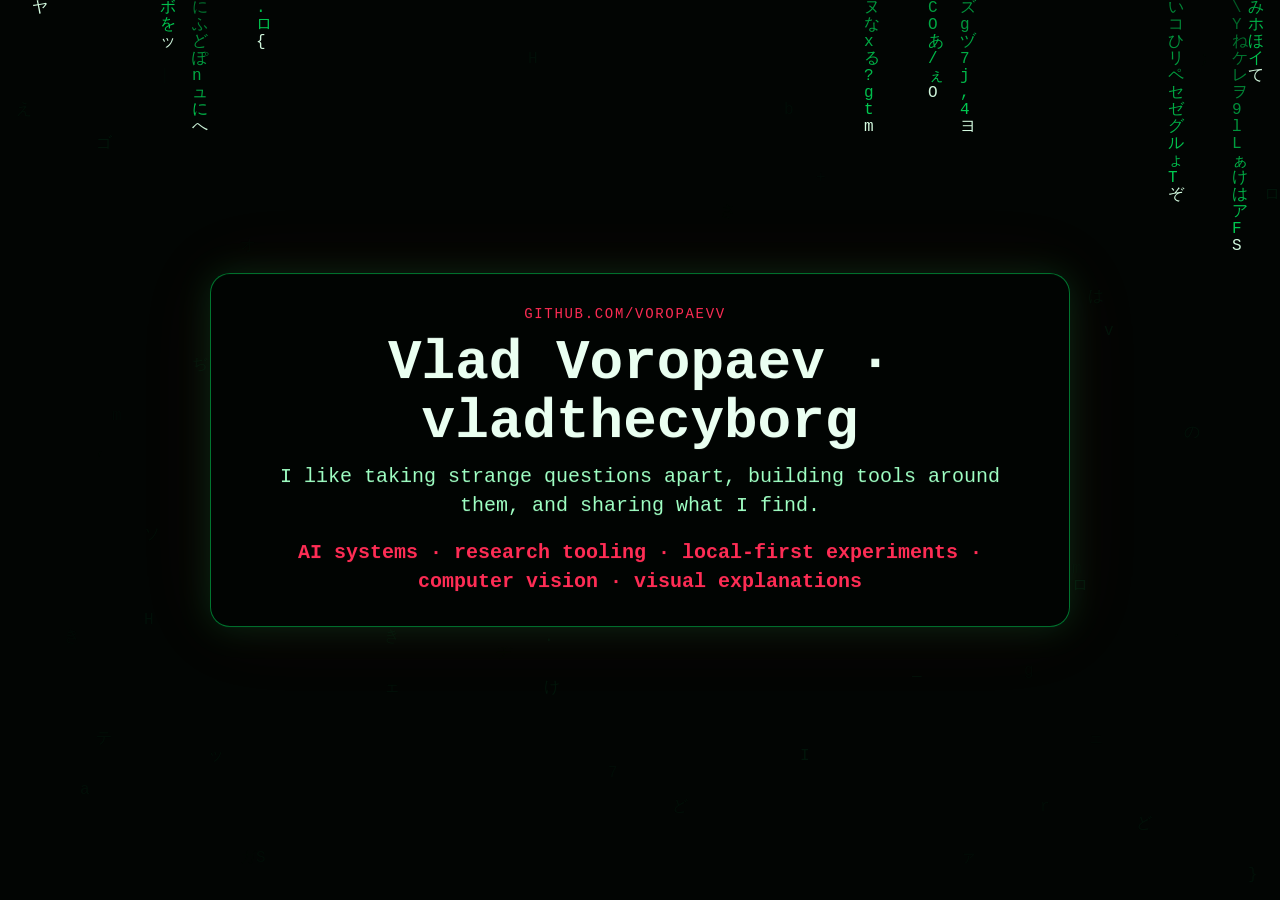
==== docs/index.html @ a98d076b "Add matrix profile README" ====
<!doctype html>
<html lang="en">
<head>
  <meta charset="utf-8" />
  <meta name="viewport" content="width=device-width, initial-scale=1" />
  <title>Vlad Voropaev — Matrix README layer</title>
  <link rel="stylesheet" href="css/style.css" />
</head>
<body>
  <canvas id="rain" aria-label="Cursor-reactive Matrix digital rain animation"></canvas>
  <main class="panel" aria-label="Profile identity panel">
    <p class="eyebrow">github.com/voropaevv</p>
    <h1>Vlad Voropaev · vladthecyborg</h1>
    <p>I like taking strange questions apart, building tools around them, and sharing what I find.</p>
    <p class="tags">AI systems · research tooling · local-first experiments · computer vision · visual explanations</p>
  </main>
  <script src="js/matrix.js" defer></script>
</body>
</html>
---- docs/css/style.css ----
:root {
  color-scheme: dark;
  --bg: #020503;
  --accent: #00ff66;
  --accent-secondary: #005c2e;
  --accent-strong: #ff2d55;
  --text: #eafff1;
  --muted: #9fffc3;
}

* { box-sizing: border-box; }

html, body {
  margin: 0;
  min-height: 100%;
  background: var(--bg);
  color: var(--text);
  overflow: hidden;
  font-family: ui-monospace, SFMono-Regular, Menlo, Consolas, "Liberation Mono", monospace;
}

#rain {
  position: fixed;
  inset: 0;
  width: 100vw;
  height: 100vh;
  display: block;
}

.panel {
  position: fixed;
  left: 50%;
  top: 50%;
  width: min(860px, calc(100vw - 40px));
  transform: translate(-50%, -50%);
  padding: 30px 34px;
  border: 1px solid rgba(0, 255, 102, 0.45);
  border-radius: 20px;
  background: rgba(2, 5, 3, 0.72);
  box-shadow: 0 0 34px rgba(0, 255, 102, 0.14), 0 0 80px rgba(255, 45, 85, 0.08);
  text-align: center;
  backdrop-filter: blur(10px);
}

.eyebrow {
  margin: 0 0 10px;
  color: var(--accent-strong);
  font-size: 14px;
  letter-spacing: 0.12em;
  text-transform: uppercase;
}

h1 {
  margin: 0 0 10px;
  font-size: clamp(30px, 5vw, 56px);
  line-height: 1.05;
}

p {
  margin: 0 auto;
  max-width: 760px;
  color: var(--muted);
  font-size: clamp(15px, 2.1vw, 20px);
  line-height: 1.45;
}

.tags {
  margin-top: 18px;
  color: var(--accent-strong);
  font-weight: 700;
}
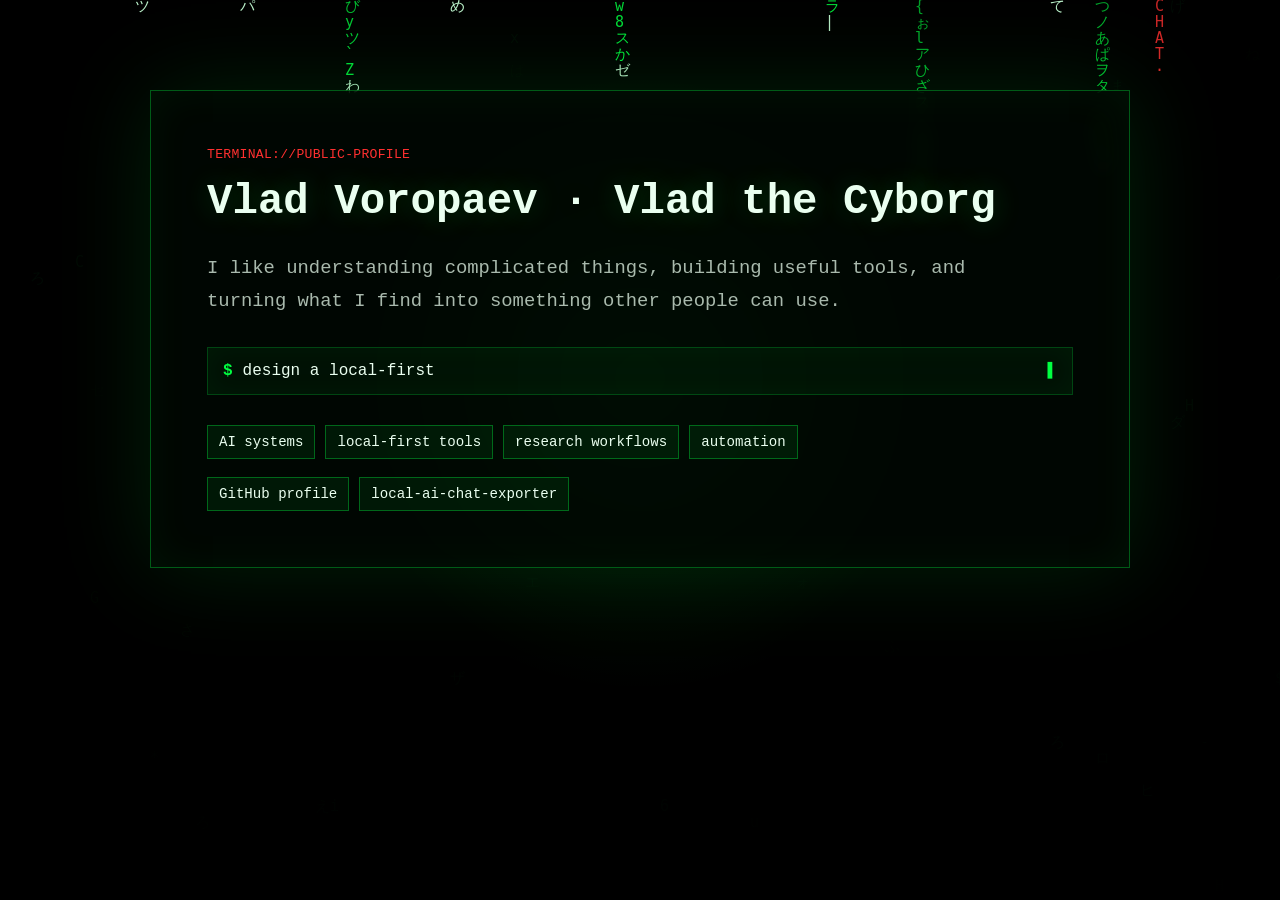
==== commit 50891f4f: "Finalize Matrix profile README" ====
--- a/docs/index.html
+++ b/docs/index.html
@@ -3,17 +3,46 @@
 <head>
   <meta charset="utf-8" />
   <meta name="viewport" content="width=device-width, initial-scale=1" />
-  <title>Vlad Voropaev — Matrix README layer</title>
+  <meta name="theme-color" content="#000000" />
+  <meta
+    name="description"
+    content="Interactive Matrix-style profile for Vlad Voropaev · Vlad the Cyborg: AI systems, local-first tools, research workflows, automation, and visual explanations."
+  />
+  <title>Vlad Voropaev · Vlad the Cyborg</title>
+  <link rel="icon" href="data:," />
   <link rel="stylesheet" href="css/style.css" />
 </head>
 <body>
-  <canvas id="rain" aria-label="Cursor-reactive Matrix digital rain animation"></canvas>
-  <main class="panel" aria-label="Profile identity panel">
-    <p class="eyebrow">github.com/voropaevv</p>
-    <h1>Vlad Voropaev · vladthecyborg</h1>
-    <p>I like taking strange questions apart, building tools around them, and sharing what I find.</p>
-    <p class="tags">AI systems · research tooling · local-first experiments · computer vision · visual explanations</p>
+  <div id="bg-layer">
+    <canvas id="rain" aria-label="Cursor-reactive Matrix-style digital rain animation"></canvas>
+  </div>
+  <div id="bg-overlay" aria-hidden="true"></div>
+
+  <main class="profile-panel" aria-label="Interactive profile summary">
+    <p class="eyebrow" data-config="eyebrow">terminal://public-profile</p>
+    <h1 data-config="title">Vlad Voropaev · Vlad the Cyborg</h1>
+    <p class="lead" data-config="lead">
+      I like understanding complicated things, building useful tools, and turning what I find into something other people can use.
+    </p>
+
+    <section class="terminal" aria-label="Animated terminal prompt">
+      <span class="terminal-prefix">$</span>
+      <span id="typed-command">design a local-first browser extension for exporting AI chats</span><span class="terminal-cursor" aria-hidden="true">▌</span>
+    </section>
+
+    <div class="chips" aria-label="Working areas" id="chips">
+      <span>AI systems</span>
+      <span>local-first tools</span>
+      <span>research workflows</span>
+      <span>automation</span>
+    </div>
+
+    <nav class="links" aria-label="Profile links" id="links">
+      <a href="https://github.com/voropaevv">GitHub profile</a>
+      <a href="https://github.com/voropaevv/local-ai-chat-exporter">local-ai-chat-exporter</a>
+    </nav>
   </main>
+
   <script src="js/matrix.js" defer></script>
 </body>
 </html>
--- a/docs/css/style.css
+++ b/docs/css/style.css
@@ -1,71 +1,179 @@
 :root {
   color-scheme: dark;
-  --bg: #020503;
-  --accent: #00ff66;
-  --accent-secondary: #005c2e;
-  --accent-strong: #ff2d55;
-  --text: #eafff1;
-  --muted: #9fffc3;
+  --bg: #000000;
+  --green: #00ff41;
+  --green-soft: rgba(0, 255, 65, 0.14);
+  --green-line: rgba(0, 255, 65, 0.34);
+  --red: #ff3030;
+  --red-soft: rgba(255, 48, 48, 0.18);
+  --text: #eafff0;
+  --muted: rgba(234, 255, 240, 0.72);
+  --dim: rgba(234, 255, 240, 0.46);
 }
 
-* { box-sizing: border-box; }
+* {
+  box-sizing: border-box;
+}
 
-html, body {
+html,
+body {
+  min-height: 100%;
   margin: 0;
-  min-height: 100%;
   background: var(--bg);
   color: var(--text);
-  overflow: hidden;
   font-family: ui-monospace, SFMono-Regular, Menlo, Consolas, "Liberation Mono", monospace;
 }
 
-#rain {
+body {
+  overflow-x: hidden;
+}
+
+#bg-layer {
   position: fixed;
   inset: 0;
+  z-index: 0;
+  pointer-events: none;
+}
+
+canvas {
   width: 100vw;
   height: 100vh;
   display: block;
 }
 
-.panel {
+#bg-overlay {
   position: fixed;
-  left: 50%;
-  top: 50%;
-  width: min(860px, calc(100vw - 40px));
-  transform: translate(-50%, -50%);
-  padding: 30px 34px;
-  border: 1px solid rgba(0, 255, 102, 0.45);
-  border-radius: 20px;
-  background: rgba(2, 5, 3, 0.72);
-  box-shadow: 0 0 34px rgba(0, 255, 102, 0.14), 0 0 80px rgba(255, 45, 85, 0.08);
-  text-align: center;
+  inset: 0;
+  z-index: 1;
+  pointer-events: none;
+  background:
+    radial-gradient(circle at 50% 42%, rgba(0, 255, 65, 0.115), transparent 38%),
+    linear-gradient(180deg, rgba(0, 0, 0, 0.02), rgba(0, 0, 0, 0.76));
+}
+
+.profile-panel {
+  position: relative;
+  z-index: 2;
+  width: min(980px, calc(100vw - 40px));
+  margin: clamp(48px, 10vh, 110px) auto 48px;
+  padding: clamp(24px, 5vw, 56px);
+  border: 1px solid var(--green-line);
+  background: rgba(0, 8, 3, 0.76);
+  box-shadow:
+    0 0 90px rgba(0, 255, 65, 0.13),
+    inset 0 0 44px rgba(0, 255, 65, 0.055);
   backdrop-filter: blur(10px);
 }
 
 .eyebrow {
-  margin: 0 0 10px;
-  color: var(--accent-strong);
-  font-size: 14px;
-  letter-spacing: 0.12em;
+  margin: 0 0 18px;
+  color: var(--red);
+  font-size: 0.82rem;
+  letter-spacing: 0.02em;
   text-transform: uppercase;
 }
 
 h1 {
-  margin: 0 0 10px;
-  font-size: clamp(30px, 5vw, 56px);
-  line-height: 1.05;
+  margin: 0;
+  font-size: clamp(1.8rem, 4.6vw, 2.65rem);
+  line-height: 1.04;
+  letter-spacing: 0;
+  overflow-wrap: anywhere;
+  text-shadow: 0 0 28px rgba(0, 255, 65, 0.22);
 }
 
-p {
-  margin: 0 auto;
-  max-width: 760px;
+.lead {
+  max-width: 840px;
+  margin: 28px 0 0;
   color: var(--muted);
-  font-size: clamp(15px, 2.1vw, 20px);
-  line-height: 1.45;
+  font-size: clamp(1rem, 2vw, 1.18rem);
+  line-height: 1.72;
 }
 
-.tags {
-  margin-top: 18px;
-  color: var(--accent-strong);
+.terminal {
+  display: grid;
+  grid-template-columns: auto minmax(0, 1fr) auto;
+  align-items: baseline;
+  gap: 10px;
+  min-height: 48px;
+  margin-top: 30px;
+  padding: 14px 15px;
+  border: 1px solid rgba(0, 255, 65, 0.22);
+  background: rgba(0, 255, 65, 0.045);
+  color: var(--text);
+  box-shadow: inset 0 0 28px rgba(0, 255, 65, 0.045);
+}
+
+.terminal-prefix {
+  color: var(--green);
   font-weight: 700;
 }
+
+#typed-command {
+  min-width: 0;
+  color: var(--text);
+  overflow-wrap: anywhere;
+}
+
+.terminal-cursor {
+  color: var(--green);
+  animation: cursor-blink 1.05s steps(1) infinite;
+}
+
+@keyframes cursor-blink {
+  0%, 48% { opacity: 1; }
+  49%, 100% { opacity: 0; }
+}
+
+.chips {
+  display: flex;
+  flex-wrap: wrap;
+  gap: 10px;
+  margin-top: 30px;
+}
+
+.chips span,
+.links a {
+  border: 1px solid var(--green-line);
+  padding: 8px 11px;
+  background: rgba(0, 255, 65, 0.07);
+  color: var(--text);
+  font-size: 0.88rem;
+  text-decoration: none;
+}
+
+.links {
+  display: flex;
+  flex-wrap: wrap;
+  gap: 10px;
+  margin-top: 18px;
+}
+
+.links a:hover,
+.links a:focus-visible {
+  border-color: var(--red);
+  background: var(--red-soft);
+  outline: none;
+}
+
+@media (max-width: 680px) {
+  .profile-panel {
+    width: min(100vw - 24px, 980px);
+    margin-top: 24px;
+  }
+
+  .terminal {
+    grid-template-columns: auto minmax(0, 1fr) auto;
+    gap: 8px;
+  }
+}
+
+@media (prefers-reduced-motion: reduce) {
+  .profile-panel {
+    backdrop-filter: none;
+  }
+
+  .terminal-cursor {
+    animation: none;
+  }
+}
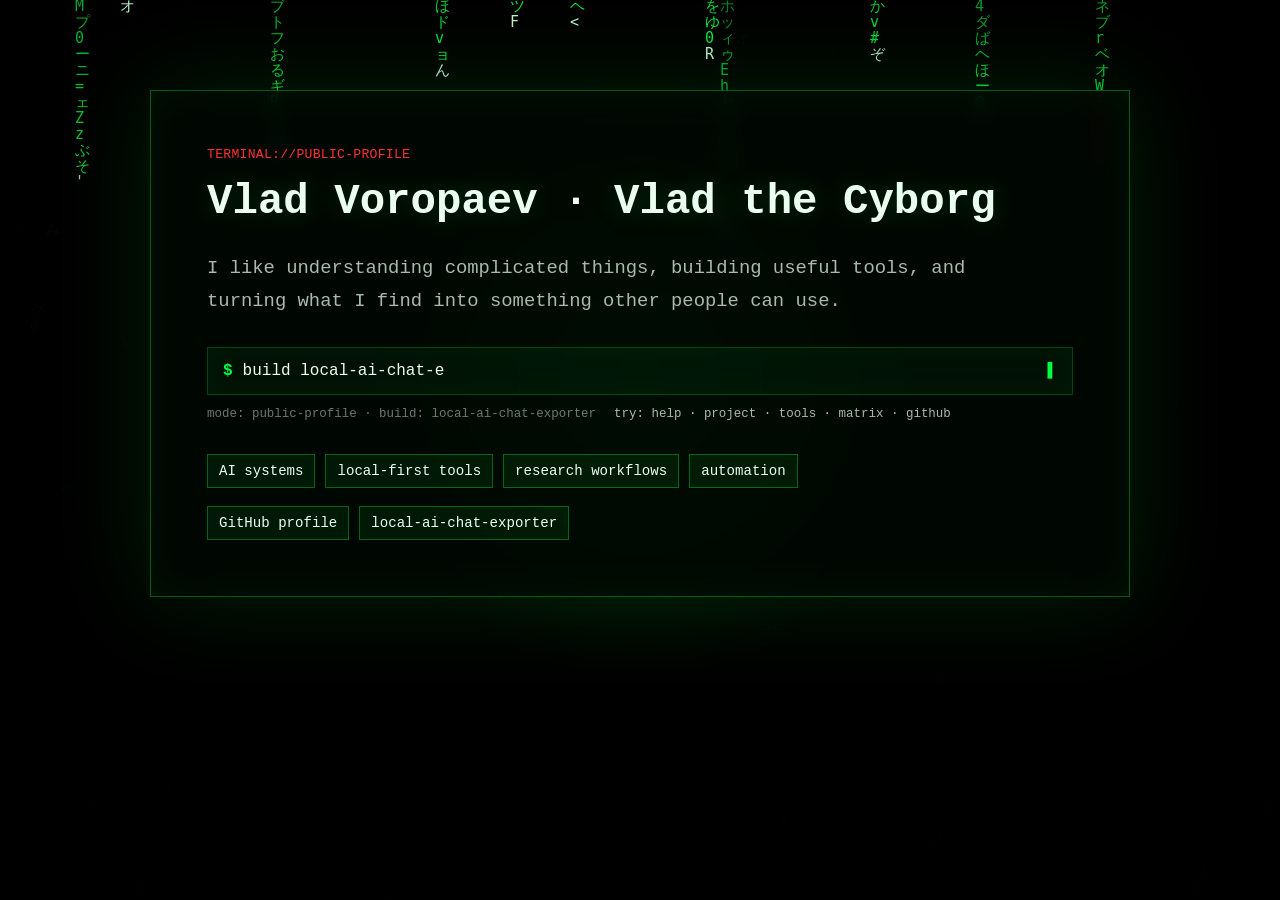
==== commit 789b696d: "feat: refine Matrix profile README Use the shared Matrix config for a compact README hero, command-o" ====
--- a/docs/index.html
+++ b/docs/index.html
@@ -11,6 +11,26 @@
   <title>Vlad Voropaev · Vlad the Cyborg</title>
   <link rel="icon" href="data:," />
   <link rel="stylesheet" href="css/style.css" />
+  <script type="application/ld+json">
+    {
+      "@context": "https://schema.org",
+      "@type": "Person",
+      "name": "Vlad Voropaev",
+      "alternateName": "Vlad the Cyborg",
+      "url": "https://github.com/voropaevv",
+      "sameAs": [
+        "https://github.com/voropaevv",
+        "https://voropaevv.github.io/voropaevv/"
+      ],
+      "knowsAbout": [
+        "AI systems",
+        "local-first tools",
+        "research workflows",
+        "automation",
+        "visual explanations"
+      ]
+    }
+  </script>
 </head>
 <body>
   <div id="bg-layer">
@@ -27,8 +47,13 @@
 
     <section class="terminal" aria-label="Animated terminal prompt">
       <span class="terminal-prefix">$</span>
-      <span id="typed-command">design a local-first browser extension for exporting AI chats</span><span class="terminal-cursor" aria-hidden="true">▌</span>
+      <span id="typed-command">build local-ai-chat-exporter --target browser</span><span class="terminal-cursor" aria-hidden="true">▌</span>
     </section>
+
+    <div class="terminal-meta" aria-label="Terminal interaction summary">
+      <span id="status-line">mode: public-profile · build: local-ai-chat-exporter</span>
+      <span class="command-hint">try: help · project · tools · matrix · github</span>
+    </div>
 
     <div class="chips" aria-label="Working areas" id="chips">
       <span>AI systems</span>
--- a/docs/css/style.css
+++ b/docs/css/style.css
@@ -125,6 +125,20 @@
   49%, 100% { opacity: 0; }
 }
 
+.terminal-meta {
+  display: flex;
+  flex-wrap: wrap;
+  gap: 8px 18px;
+  margin-top: 10px;
+  color: var(--dim);
+  font-size: 0.78rem;
+  line-height: 1.5;
+}
+
+.command-hint {
+  color: var(--muted);
+}
+
 .chips {
   display: flex;
   flex-wrap: wrap;
@@ -166,6 +180,11 @@
     grid-template-columns: auto minmax(0, 1fr) auto;
     gap: 8px;
   }
+
+  .terminal-meta {
+    display: grid;
+    gap: 4px;
+  }
 }
 
 @media (prefers-reduced-motion: reduce) {
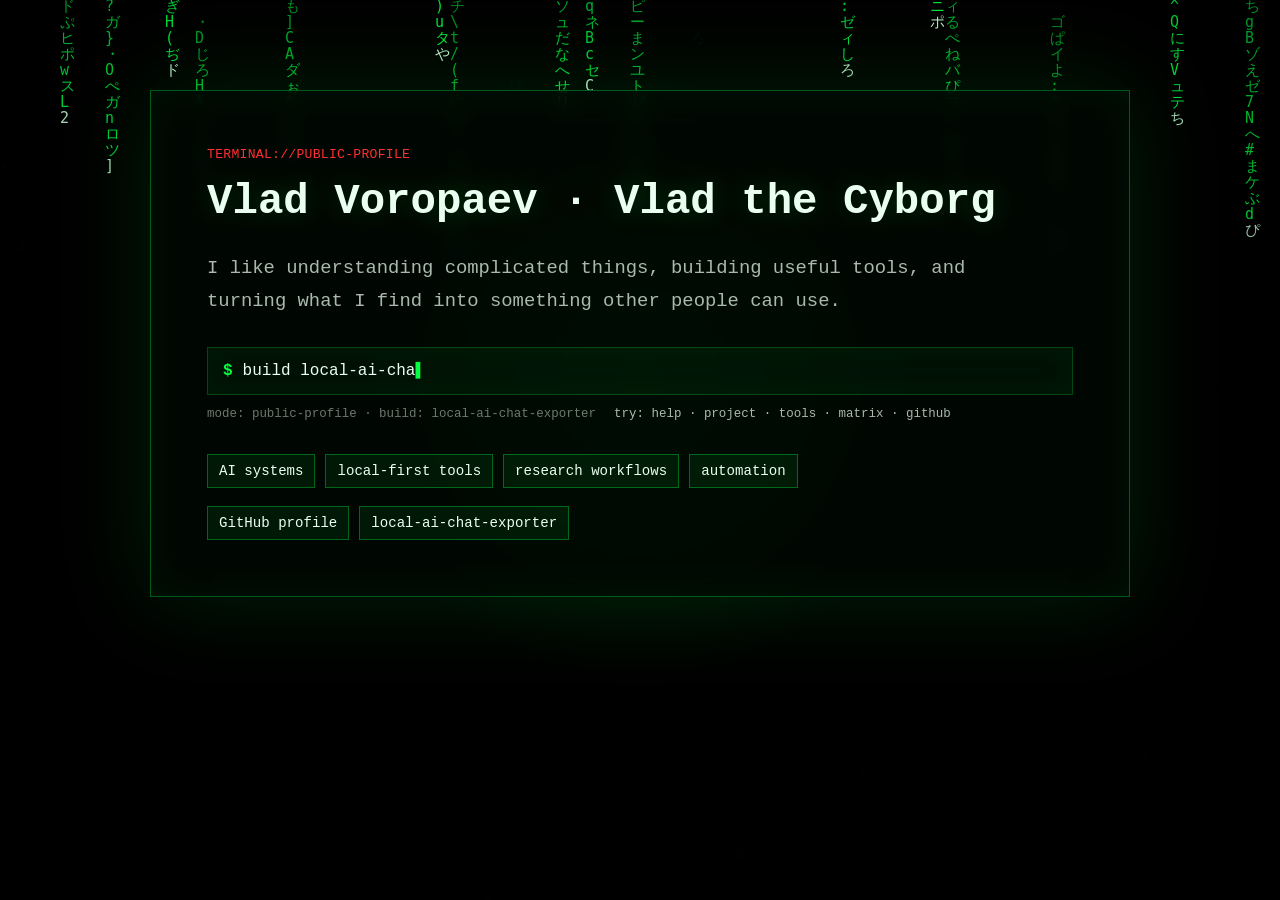
==== commit f1a5e96d: "fix: align terminal cursor with typed text Keep the terminal cursor inline with the current command " ====
--- a/docs/index.html
+++ b/docs/index.html
@@ -47,7 +47,9 @@
 
     <section class="terminal" aria-label="Animated terminal prompt">
       <span class="terminal-prefix">$</span>
-      <span id="typed-command">build local-ai-chat-exporter --target browser</span><span class="terminal-cursor" aria-hidden="true">▌</span>
+      <span class="terminal-command-line">
+        <span id="typed-command">build local-ai-chat-exporter --target browser</span><span class="terminal-cursor" aria-hidden="true">▌</span>
+      </span>
     </section>
 
     <div class="terminal-meta" aria-label="Terminal interaction summary">
--- a/docs/css/style.css
+++ b/docs/css/style.css
@@ -92,7 +92,7 @@
 
 .terminal {
   display: grid;
-  grid-template-columns: auto minmax(0, 1fr) auto;
+  grid-template-columns: auto minmax(0, 1fr);
   align-items: baseline;
   gap: 10px;
   min-height: 48px;
@@ -109,13 +109,18 @@
   font-weight: 700;
 }
 
+.terminal-command-line {
+  min-width: 0;
+  color: var(--text);
+  overflow-wrap: anywhere;
+}
+
 #typed-command {
-  min-width: 0;
-  color: var(--text);
-  overflow-wrap: anywhere;
+  color: var(--text);
 }
 
 .terminal-cursor {
+  display: inline-block;
   color: var(--green);
   animation: cursor-blink 1.05s steps(1) infinite;
 }
@@ -177,7 +182,7 @@
   }
 
   .terminal {
-    grid-template-columns: auto minmax(0, 1fr) auto;
+    grid-template-columns: auto minmax(0, 1fr);
     gap: 8px;
   }
 
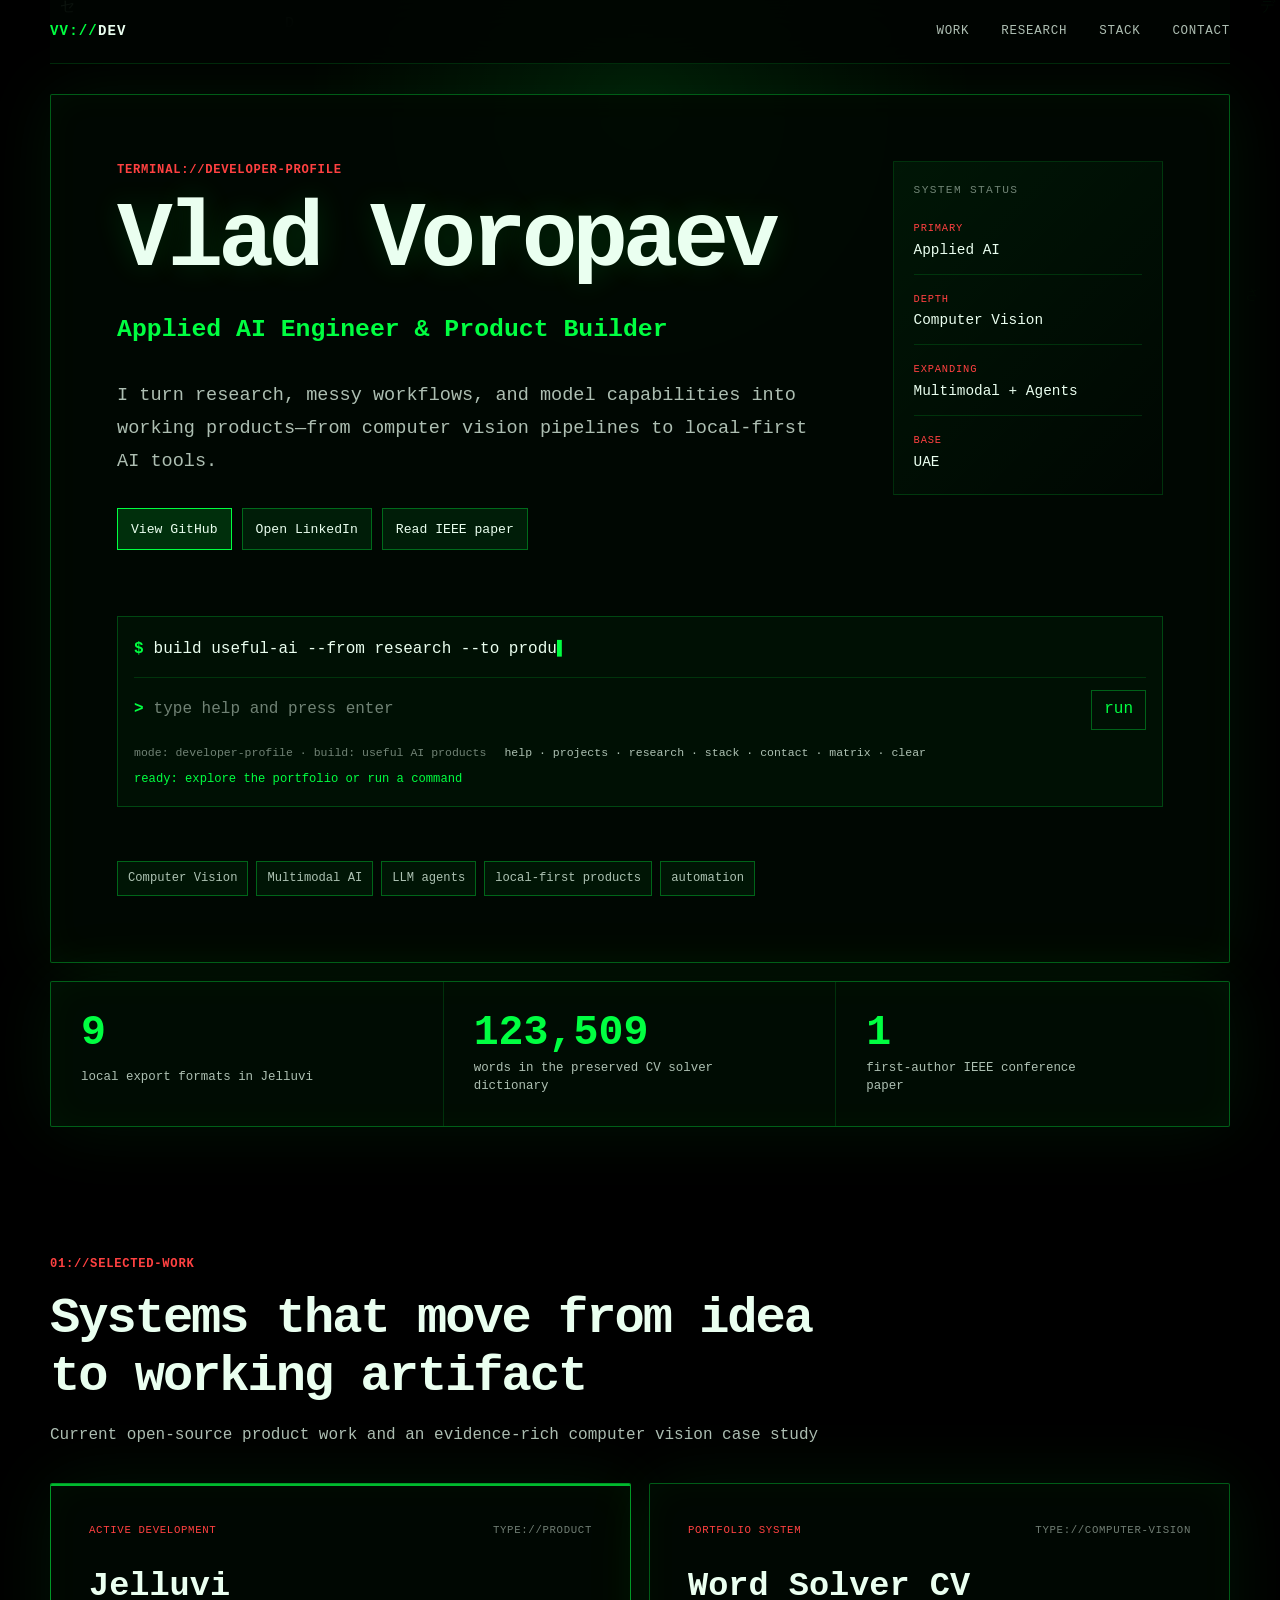
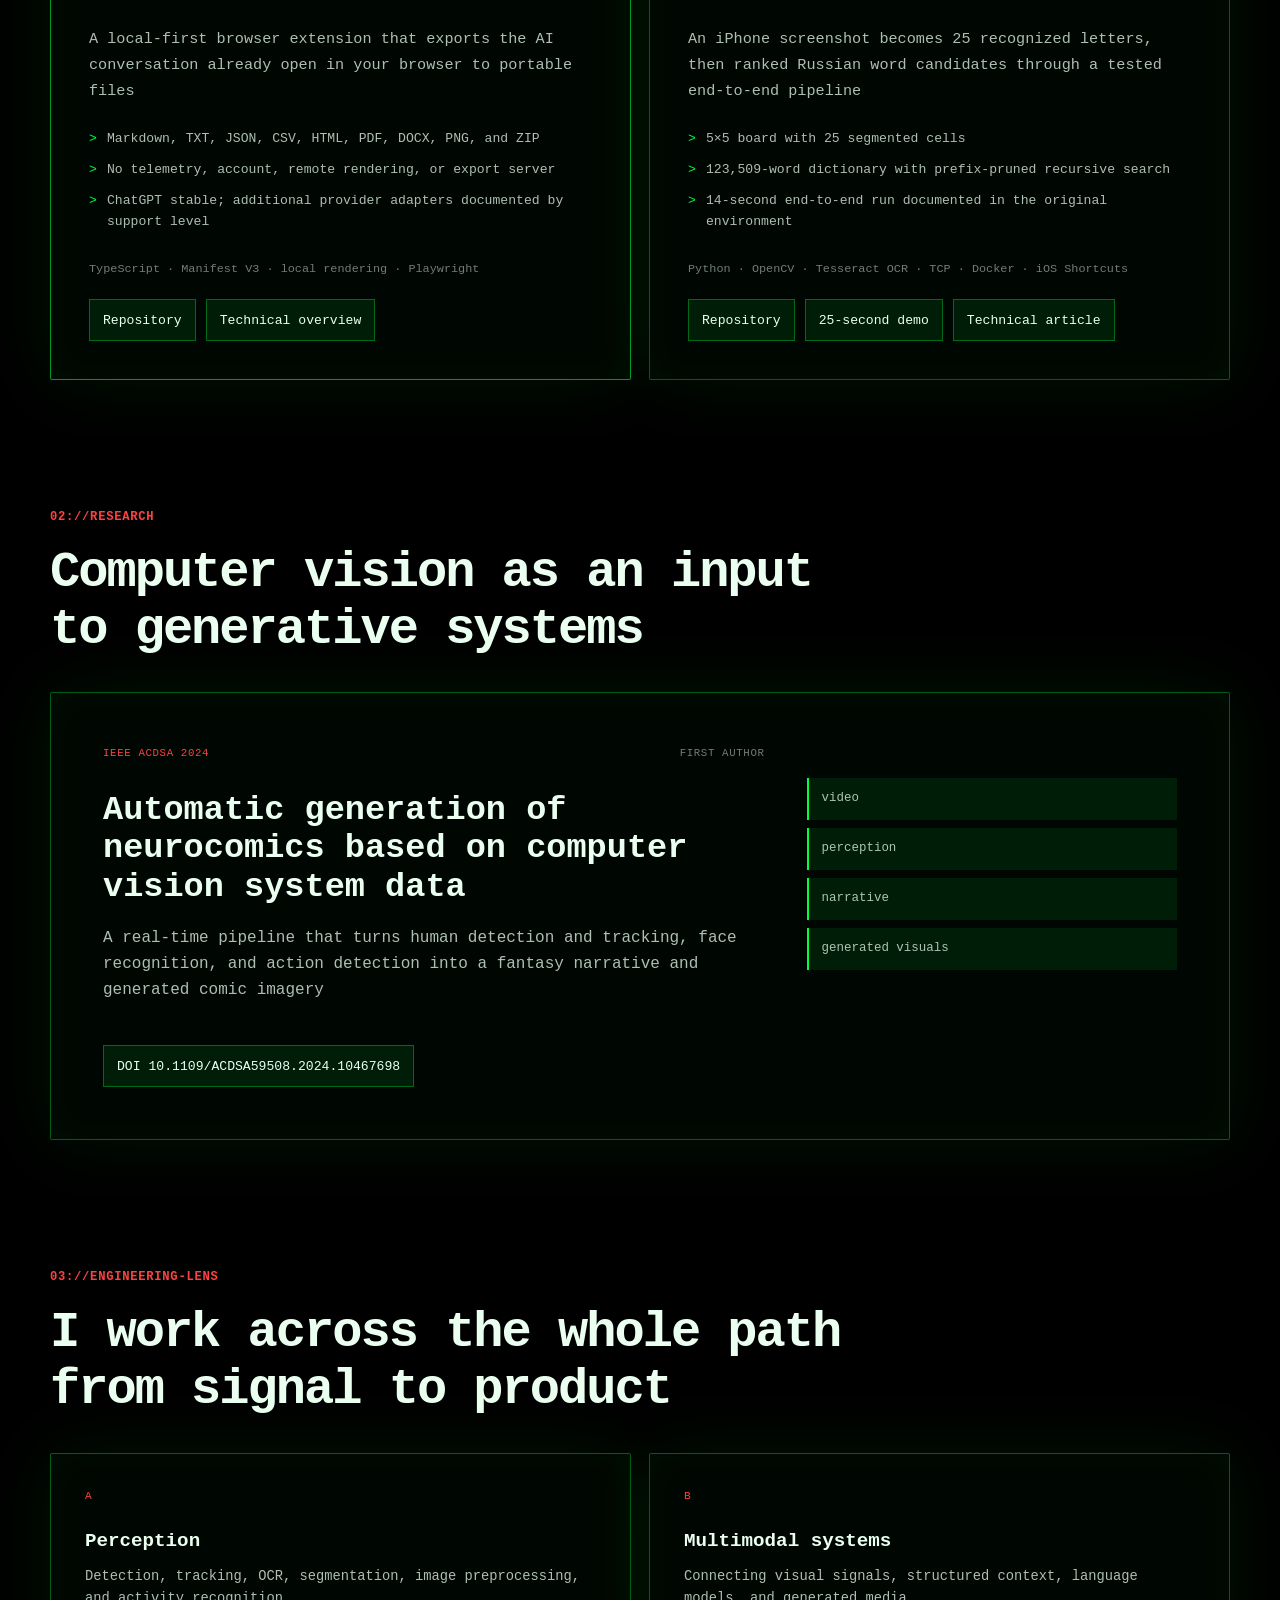
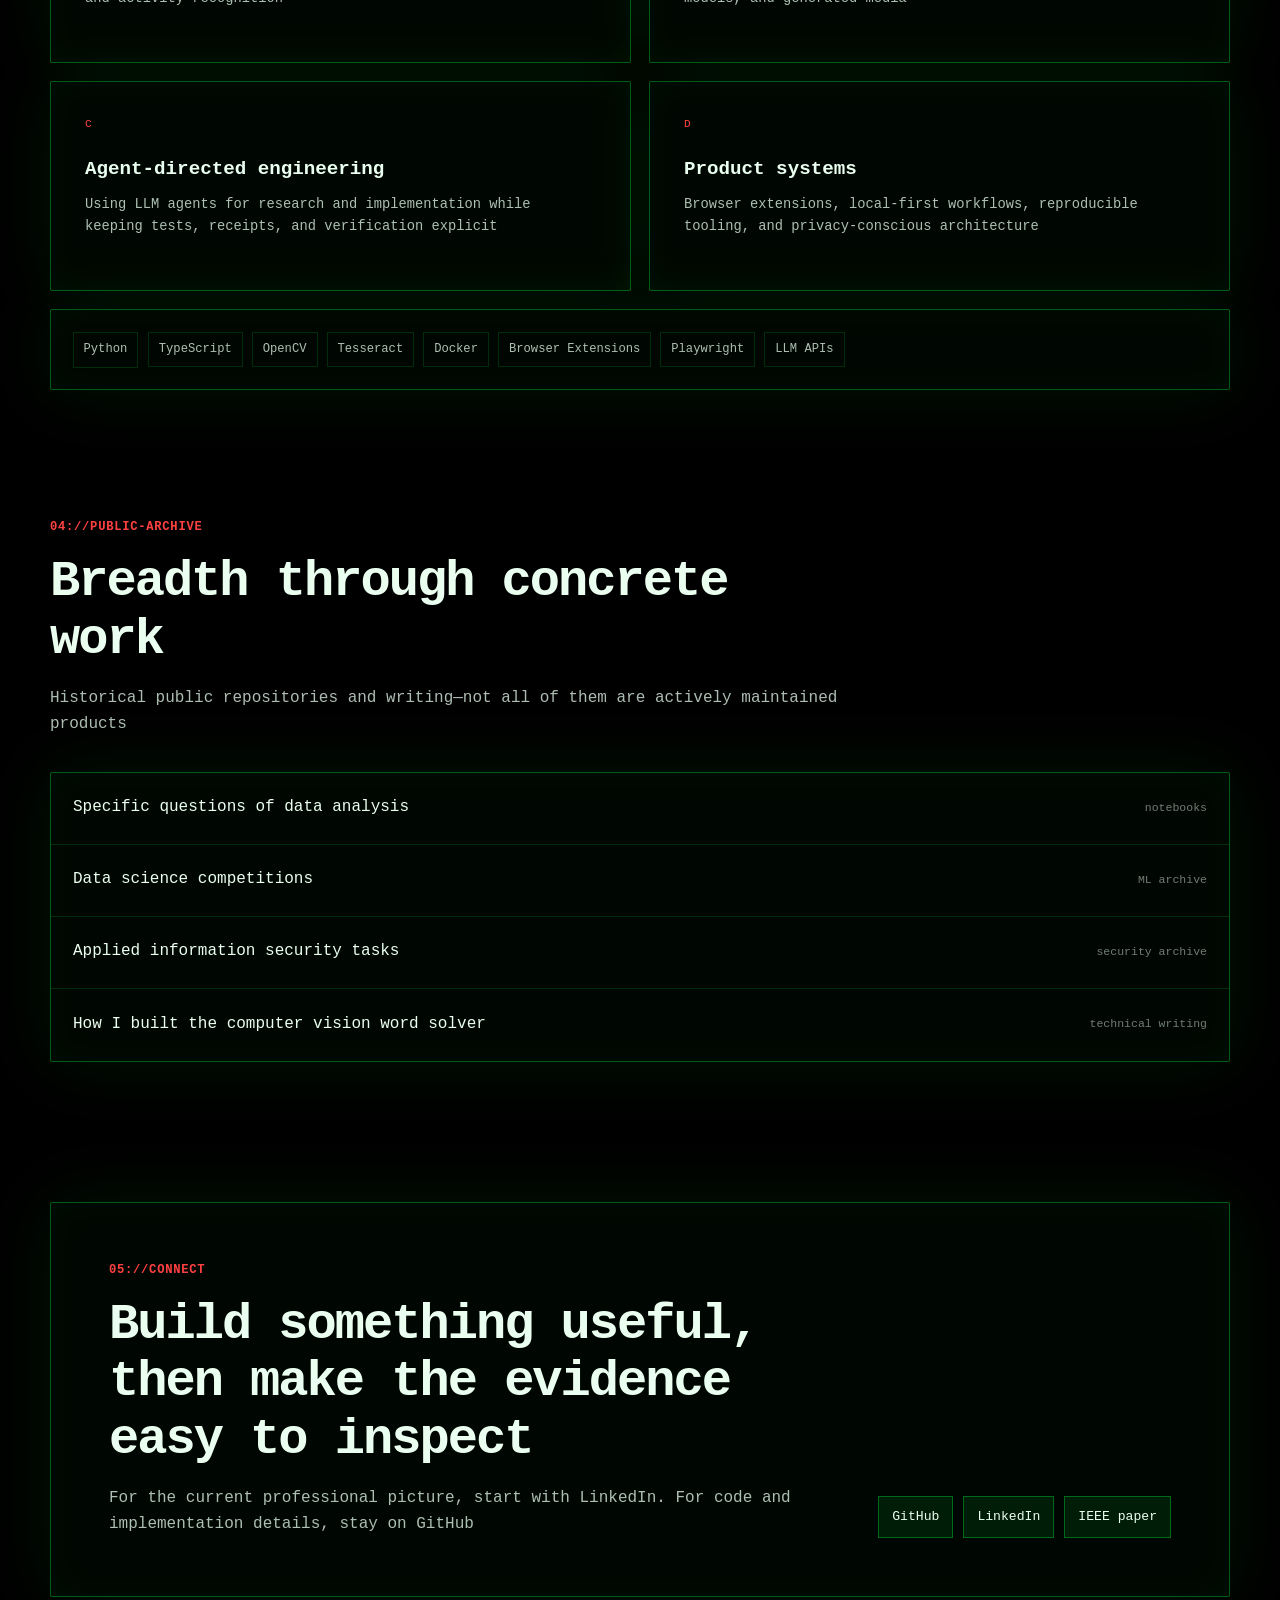
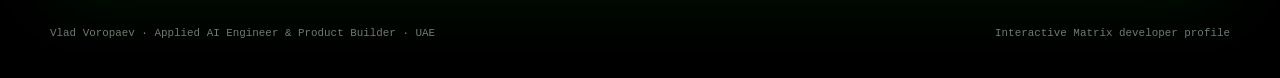
==== commit c6e4c575: "feat: expand Matrix developer profile" ====
--- a/docs/index.html
+++ b/docs/index.html
@@ -6,69 +6,354 @@
   <meta name="theme-color" content="#000000" />
   <meta
     name="description"
-    content="Interactive Matrix-style profile for Vlad Voropaev · Vlad the Cyborg: AI systems, local-first tools, research workflows, automation, and visual explanations."
-  />
-  <title>Vlad Voropaev · Vlad the Cyborg</title>
+    content="Developer portfolio of Vlad Voropaev, Applied AI Engineer and Product Builder working across computer vision, multimodal AI, LLM agents, automation, and local-first products."
+  />
+  <meta name="author" content="Vlad Voropaev" />
+  <meta name="robots" content="index, follow, max-image-preview:large" />
+  <meta property="og:type" content="profile" />
+  <meta property="og:title" content="Vlad Voropaev — Applied AI Engineer & Product Builder" />
+  <meta
+    property="og:description"
+    content="Computer vision, multimodal AI, LLM agents, automation, and evidence-backed product engineering."
+  />
+  <meta property="og:url" content="https://voropaevv.github.io/voropaevv/" />
+  <meta
+    property="og:image"
+    content="https://raw.githubusercontent.com/voropaevv/voropaevv/main/assets/matrix-preview.png"
+  />
+  <meta property="og:image:alt" content="Matrix-style terminal profile for Vlad Voropaev" />
+  <meta name="twitter:card" content="summary_large_image" />
+  <meta name="twitter:title" content="Vlad Voropaev — Applied AI Engineer & Product Builder" />
+  <meta
+    name="twitter:description"
+    content="Computer vision, multimodal AI, LLM agents, automation, and evidence-backed product engineering."
+  />
+  <meta
+    name="twitter:image"
+    content="https://raw.githubusercontent.com/voropaevv/voropaevv/main/assets/matrix-preview.png"
+  />
+  <title>Vlad Voropaev — Applied AI Engineer & Product Builder</title>
+  <link rel="canonical" href="https://voropaevv.github.io/voropaevv/" />
   <link rel="icon" href="data:," />
   <link rel="stylesheet" href="css/style.css" />
   <script type="application/ld+json">
     {
       "@context": "https://schema.org",
       "@type": "Person",
+      "@id": "https://voropaevv.github.io/voropaevv/#person",
       "name": "Vlad Voropaev",
-      "alternateName": "Vlad the Cyborg",
-      "url": "https://github.com/voropaevv",
+      "jobTitle": "Applied AI Engineer & Product Builder",
+      "url": "https://voropaevv.github.io/voropaevv/",
+      "image": "https://avatars.githubusercontent.com/u/43608848?v=4",
       "sameAs": [
         "https://github.com/voropaevv",
-        "https://voropaevv.github.io/voropaevv/"
+        "https://www.linkedin.com/in/thevladvoropaev/"
       ],
       "knowsAbout": [
-        "AI systems",
-        "local-first tools",
-        "research workflows",
-        "automation",
-        "visual explanations"
-      ]
+        "Computer Vision",
+        "Multimodal AI",
+        "LLM agents",
+        "Automation",
+        "Local-first software",
+        "Product engineering"
+      ],
+      "homeLocation": {
+        "@type": "Country",
+        "name": "United Arab Emirates"
+      },
+      "subjectOf": {
+        "@type": "ScholarlyArticle",
+        "name": "Automatic generation of neurocomics based on computer vision system data",
+        "identifier": "https://doi.org/10.1109/ACDSA59508.2024.10467698",
+        "publisher": {
+          "@type": "Organization",
+          "name": "IEEE"
+        },
+        "datePublished": "2024"
+      }
     }
   </script>
 </head>
 <body>
-  <div id="bg-layer">
-    <canvas id="rain" aria-label="Cursor-reactive Matrix-style digital rain animation"></canvas>
+  <a class="skip-link" href="#main-content">Skip to content</a>
+
+  <div id="bg-layer" aria-hidden="true">
+    <canvas id="rain"></canvas>
   </div>
   <div id="bg-overlay" aria-hidden="true"></div>
 
-  <main class="profile-panel" aria-label="Interactive profile summary">
-    <p class="eyebrow" data-config="eyebrow">terminal://public-profile</p>
-    <h1 data-config="title">Vlad Voropaev · Vlad the Cyborg</h1>
-    <p class="lead" data-config="lead">
-      I like understanding complicated things, building useful tools, and turning what I find into something other people can use.
-    </p>
-
-    <section class="terminal" aria-label="Animated terminal prompt">
-      <span class="terminal-prefix">$</span>
-      <span class="terminal-command-line">
-        <span id="typed-command">build local-ai-chat-exporter --target browser</span><span class="terminal-cursor" aria-hidden="true">▌</span>
-      </span>
-    </section>
-
-    <div class="terminal-meta" aria-label="Terminal interaction summary">
-      <span id="status-line">mode: public-profile · build: local-ai-chat-exporter</span>
-      <span class="command-hint">try: help · project · tools · matrix · github</span>
-    </div>
-
-    <div class="chips" aria-label="Working areas" id="chips">
-      <span>AI systems</span>
-      <span>local-first tools</span>
-      <span>research workflows</span>
-      <span>automation</span>
-    </div>
-
-    <nav class="links" aria-label="Profile links" id="links">
-      <a href="https://github.com/voropaevv">GitHub profile</a>
-      <a href="https://github.com/voropaevv/local-ai-chat-exporter">local-ai-chat-exporter</a>
-    </nav>
-  </main>
+  <div class="site-shell">
+    <header class="site-header" aria-label="Primary navigation">
+      <a class="brand" href="#top" aria-label="Vlad Voropaev developer profile home">
+        <span aria-hidden="true">VV://</span>DEV
+      </a>
+      <nav class="site-nav" aria-label="Portfolio sections">
+        <a href="#work">Work</a>
+        <a href="#research">Research</a>
+        <a href="#stack">Stack</a>
+        <a href="#contact">Contact</a>
+      </nav>
+    </header>
+
+    <main id="main-content">
+      <section class="hero panel" id="top" aria-labelledby="hero-title">
+        <div class="hero-copy">
+          <p class="eyebrow" data-config="eyebrow">terminal://developer-profile</p>
+          <h1 id="hero-title" data-config="title">Vlad Voropaev</h1>
+          <p class="role" data-config="role">Applied AI Engineer &amp; Product Builder</p>
+          <p class="lead" data-config="lead">
+            I turn research, messy workflows, and model capabilities into working products—from computer vision pipelines to local-first AI tools.
+          </p>
+
+          <div class="hero-links" aria-label="Primary profile links" id="links">
+            <a href="https://github.com/voropaevv">View GitHub</a>
+            <a href="https://www.linkedin.com/in/thevladvoropaev/">Open LinkedIn</a>
+            <a href="https://doi.org/10.1109/ACDSA59508.2024.10467698">Read IEEE paper</a>
+          </div>
+        </div>
+
+        <aside class="system-card" aria-label="Developer profile status">
+          <p class="system-label">SYSTEM STATUS</p>
+          <dl>
+            <div>
+              <dt>PRIMARY</dt>
+              <dd>Applied AI</dd>
+            </div>
+            <div>
+              <dt>DEPTH</dt>
+              <dd>Computer Vision</dd>
+            </div>
+            <div>
+              <dt>EXPANDING</dt>
+              <dd>Multimodal + Agents</dd>
+            </div>
+            <div>
+              <dt>BASE</dt>
+              <dd>UAE</dd>
+            </div>
+          </dl>
+        </aside>
+
+        <div class="terminal-shell" aria-label="Interactive developer terminal">
+          <div class="terminal" aria-label="Animated terminal prompt">
+            <span class="terminal-prefix">$</span>
+            <span class="terminal-command-line">
+              <span id="typed-command">build useful-ai --from research --to product</span><span class="terminal-cursor" aria-hidden="true">▌</span>
+            </span>
+          </div>
+
+          <form class="terminal-form" id="terminal-form">
+            <label class="sr-only" for="terminal-input">Enter a terminal command</label>
+            <span class="terminal-prefix" aria-hidden="true">&gt;</span>
+            <input
+              id="terminal-input"
+              name="command"
+              type="text"
+              autocomplete="off"
+              spellcheck="false"
+              placeholder="type help and press enter"
+            />
+            <button type="submit">run</button>
+          </form>
+
+          <div class="terminal-meta">
+            <span id="status-line">mode: developer-profile · build: useful AI products</span>
+            <span class="command-hint">help · projects · research · stack · contact · matrix · clear</span>
+          </div>
+          <p class="terminal-output" id="terminal-output" aria-live="polite">
+            ready: explore the portfolio or run a command
+          </p>
+        </div>
+
+        <div class="chips" aria-label="Engineering focus" id="chips">
+          <span>Computer Vision</span>
+          <span>Multimodal AI</span>
+          <span>LLM agents</span>
+          <span>local-first products</span>
+          <span>automation</span>
+        </div>
+      </section>
+
+      <section class="evidence-strip panel" aria-label="Selected evidence">
+        <div>
+          <strong>9</strong>
+          <span>local export formats in Jelluvi</span>
+        </div>
+        <div>
+          <strong>123,509</strong>
+          <span>words in the preserved CV solver dictionary</span>
+        </div>
+        <div>
+          <strong>1</strong>
+          <span>first-author IEEE conference paper</span>
+        </div>
+      </section>
+
+      <section class="section-block" id="work" aria-labelledby="work-title">
+        <div class="section-heading">
+          <p class="eyebrow">01://SELECTED-WORK</p>
+          <h2 id="work-title">Systems that move from idea to working artifact</h2>
+          <p>Current open-source product work and an evidence-rich computer vision case study</p>
+        </div>
+
+        <div class="project-grid">
+          <article class="project-card panel project-card--primary">
+            <div class="card-kicker">
+              <span>ACTIVE DEVELOPMENT</span>
+              <span>TYPE://PRODUCT</span>
+            </div>
+            <h3>Jelluvi</h3>
+            <p class="project-summary">
+              A local-first browser extension that exports the AI conversation already open in your browser to portable files
+            </p>
+            <ul class="fact-list">
+              <li>Markdown, TXT, JSON, CSV, HTML, PDF, DOCX, PNG, and ZIP</li>
+              <li>No telemetry, account, remote rendering, or export server</li>
+              <li>ChatGPT stable; additional provider adapters documented by support level</li>
+            </ul>
+            <p class="tech-line">TypeScript · Manifest V3 · local rendering · Playwright</p>
+            <div class="card-links">
+              <a href="https://github.com/voropaevv/local-ai-chat-exporter">Repository</a>
+              <a href="https://github.com/voropaevv/local-ai-chat-exporter#readme">Technical overview</a>
+            </div>
+          </article>
+
+          <article class="project-card panel">
+            <div class="card-kicker">
+              <span>PORTFOLIO SYSTEM</span>
+              <span>TYPE://COMPUTER-VISION</span>
+            </div>
+            <h3>Word Solver CV</h3>
+            <p class="project-summary">
+              An iPhone screenshot becomes 25 recognized letters, then ranked Russian word candidates through a tested end-to-end pipeline
+            </p>
+            <ul class="fact-list">
+              <li>5×5 board with 25 segmented cells</li>
+              <li>123,509-word dictionary with prefix-pruned recursive search</li>
+              <li>14-second end-to-end run documented in the original environment</li>
+            </ul>
+            <p class="tech-line">Python · OpenCV · Tesseract OCR · TCP · Docker · iOS Shortcuts</p>
+            <div class="card-links">
+              <a href="https://github.com/voropaevv/words_solver_cv">Repository</a>
+              <a href="https://www.youtube.com/watch?v=ReM6NpKgfoY">25-second demo</a>
+              <a href="https://habr.com/ru/articles/576820/">Technical article</a>
+            </div>
+          </article>
+        </div>
+      </section>
+
+      <section class="section-block" id="research" aria-labelledby="research-title">
+        <div class="section-heading">
+          <p class="eyebrow">02://RESEARCH</p>
+          <h2 id="research-title">Computer vision as an input to generative systems</h2>
+        </div>
+
+        <article class="research-card panel">
+          <div>
+            <p class="card-kicker"><span>IEEE ACDSA 2024</span><span>FIRST AUTHOR</span></p>
+            <h3>Automatic generation of neurocomics based on computer vision system data</h3>
+            <p>
+              A real-time pipeline that turns human detection and tracking, face recognition, and action detection into a fantasy narrative and generated comic imagery
+            </p>
+          </div>
+          <div class="research-flow" aria-label="Research pipeline">
+            <span>video</span>
+            <span>perception</span>
+            <span>narrative</span>
+            <span>generated visuals</span>
+          </div>
+          <a class="text-link" href="https://doi.org/10.1109/ACDSA59508.2024.10467698">
+            DOI 10.1109/ACDSA59508.2024.10467698
+          </a>
+        </article>
+      </section>
+
+      <section class="section-block" id="stack" aria-labelledby="stack-title">
+        <div class="section-heading">
+          <p class="eyebrow">03://ENGINEERING-LENS</p>
+          <h2 id="stack-title">I work across the whole path from signal to product</h2>
+        </div>
+
+        <div class="capability-grid">
+          <article class="capability-card panel">
+            <p class="capability-index">A</p>
+            <h3>Perception</h3>
+            <p>Detection, tracking, OCR, segmentation, image preprocessing, and activity recognition</p>
+          </article>
+          <article class="capability-card panel">
+            <p class="capability-index">B</p>
+            <h3>Multimodal systems</h3>
+            <p>Connecting visual signals, structured context, language models, and generated media</p>
+          </article>
+          <article class="capability-card panel">
+            <p class="capability-index">C</p>
+            <h3>Agent-directed engineering</h3>
+            <p>Using LLM agents for research and implementation while keeping tests, receipts, and verification explicit</p>
+          </article>
+          <article class="capability-card panel">
+            <p class="capability-index">D</p>
+            <h3>Product systems</h3>
+            <p>Browser extensions, local-first workflows, reproducible tooling, and privacy-conscious architecture</p>
+          </article>
+        </div>
+
+        <div class="stack-line panel" aria-label="Core technology stack">
+          <span>Python</span>
+          <span>TypeScript</span>
+          <span>OpenCV</span>
+          <span>Tesseract</span>
+          <span>Docker</span>
+          <span>Browser Extensions</span>
+          <span>Playwright</span>
+          <span>LLM APIs</span>
+        </div>
+      </section>
+
+      <section class="section-block" aria-labelledby="archive-title">
+        <div class="section-heading">
+          <p class="eyebrow">04://PUBLIC-ARCHIVE</p>
+          <h2 id="archive-title">Breadth through concrete work</h2>
+          <p>Historical public repositories and writing—not all of them are actively maintained products</p>
+        </div>
+        <div class="archive-list panel">
+          <a href="https://github.com/voropaevv/specific_questions_of_DA">
+            <span>Specific questions of data analysis</span>
+            <span>notebooks</span>
+          </a>
+          <a href="https://github.com/voropaevv/ds_competitions">
+            <span>Data science competitions</span>
+            <span>ML archive</span>
+          </a>
+          <a href="https://github.com/voropaevv/applied_tasks_of_information_security">
+            <span>Applied information security tasks</span>
+            <span>security archive</span>
+          </a>
+          <a href="https://habr.com/ru/articles/576820/">
+            <span>How I built the computer vision word solver</span>
+            <span>technical writing</span>
+          </a>
+        </div>
+      </section>
+
+      <section class="contact panel" id="contact" aria-labelledby="contact-title">
+        <div>
+          <p class="eyebrow">05://CONNECT</p>
+          <h2 id="contact-title">Build something useful, then make the evidence easy to inspect</h2>
+          <p>For the current professional picture, start with LinkedIn. For code and implementation details, stay on GitHub</p>
+        </div>
+        <div class="contact-links">
+          <a href="https://github.com/voropaevv">GitHub</a>
+          <a href="https://www.linkedin.com/in/thevladvoropaev/">LinkedIn</a>
+          <a href="https://doi.org/10.1109/ACDSA59508.2024.10467698">IEEE paper</a>
+        </div>
+      </section>
+    </main>
+
+    <footer class="site-footer">
+      <p>Vlad Voropaev · Applied AI Engineer &amp; Product Builder · UAE</p>
+      <p>Interactive Matrix developer profile</p>
+    </footer>
+  </div>
 
   <script src="js/matrix.js" defer></script>
 </body>
--- a/docs/css/style.css
+++ b/docs/css/style.css
@@ -1,18 +1,28 @@
 :root {
   color-scheme: dark;
   --bg: #000000;
+  --panel: rgba(0, 9, 3, 0.88);
+  --panel-strong: rgba(0, 13, 4, 0.95);
   --green: #00ff41;
-  --green-soft: rgba(0, 255, 65, 0.14);
+  --green-bright: #c5ffd6;
+  --green-soft: rgba(0, 255, 65, 0.09);
   --green-line: rgba(0, 255, 65, 0.34);
-  --red: #ff3030;
-  --red-soft: rgba(255, 48, 48, 0.18);
+  --green-faint: rgba(0, 255, 65, 0.15);
+  --red: #ff4141;
+  --red-soft: rgba(255, 65, 65, 0.13);
   --text: #eafff0;
-  --muted: rgba(234, 255, 240, 0.72);
-  --dim: rgba(234, 255, 240, 0.46);
+  --muted: rgba(234, 255, 240, 0.74);
+  --dim: rgba(234, 255, 240, 0.48);
+  --page-width: 1180px;
+  --radius: 2px;
 }
 
 * {
   box-sizing: border-box;
+}
+
+html {
+  scroll-behavior: smooth;
 }
 
 html,
@@ -26,6 +36,54 @@
 
 body {
   overflow-x: hidden;
+  line-height: 1.6;
+}
+
+a {
+  color: inherit;
+}
+
+button,
+input {
+  font: inherit;
+}
+
+button,
+a {
+  -webkit-tap-highlight-color: transparent;
+}
+
+::selection {
+  background: var(--green);
+  color: #001405;
+}
+
+.skip-link {
+  position: fixed;
+  top: 12px;
+  left: 12px;
+  z-index: 20;
+  padding: 10px 14px;
+  border: 1px solid var(--green);
+  background: #001306;
+  color: var(--text);
+  transform: translateY(-160%);
+}
+
+.skip-link:focus {
+  transform: translateY(0);
+}
+
+.sr-only {
+  position: absolute;
+  width: 1px;
+  height: 1px;
+  padding: 0;
+  margin: -1px;
+  overflow: hidden;
+  clip: rect(0, 0, 0, 0);
+  white-space: nowrap;
+  border: 0;
 }
 
 #bg-layer {
@@ -47,66 +105,240 @@
   z-index: 1;
   pointer-events: none;
   background:
-    radial-gradient(circle at 50% 42%, rgba(0, 255, 65, 0.115), transparent 38%),
-    linear-gradient(180deg, rgba(0, 0, 0, 0.02), rgba(0, 0, 0, 0.76));
-}
-
-.profile-panel {
+    radial-gradient(circle at 50% 12%, rgba(0, 255, 65, 0.105), transparent 34%),
+    linear-gradient(180deg, rgba(0, 0, 0, 0.12), rgba(0, 0, 0, 0.72) 42%, rgba(0, 0, 0, 0.91));
+}
+
+.site-shell {
   position: relative;
   z-index: 2;
-  width: min(980px, calc(100vw - 40px));
-  margin: clamp(48px, 10vh, 110px) auto 48px;
-  padding: clamp(24px, 5vw, 56px);
+  width: min(var(--page-width), calc(100vw - 40px));
+  margin: 0 auto;
+  padding-bottom: 36px;
+}
+
+.site-header {
+  position: sticky;
+  top: 0;
+  z-index: 10;
+  display: flex;
+  align-items: center;
+  justify-content: space-between;
+  min-height: 64px;
+  margin-bottom: 30px;
+  border-bottom: 1px solid var(--green-faint);
+  background: rgba(0, 5, 2, 0.86);
+  backdrop-filter: blur(16px);
+}
+
+.brand {
+  color: var(--text);
+  font-size: 0.88rem;
+  font-weight: 800;
+  letter-spacing: 0.08em;
+  text-decoration: none;
+}
+
+.brand span {
+  color: var(--green);
+}
+
+.site-nav {
+  display: flex;
+  align-items: center;
+  gap: clamp(14px, 3vw, 32px);
+}
+
+.site-nav a {
+  color: var(--muted);
+  font-size: 0.78rem;
+  letter-spacing: 0.06em;
+  text-decoration: none;
+  text-transform: uppercase;
+}
+
+.site-nav a:hover,
+.site-nav a:focus-visible,
+.brand:focus-visible {
+  color: var(--green);
+  outline: none;
+}
+
+.panel {
   border: 1px solid var(--green-line);
-  background: rgba(0, 8, 3, 0.76);
+  border-radius: var(--radius);
+  background: var(--panel);
   box-shadow:
-    0 0 90px rgba(0, 255, 65, 0.13),
-    inset 0 0 44px rgba(0, 255, 65, 0.055);
-  backdrop-filter: blur(10px);
+    0 0 72px rgba(0, 255, 65, 0.08),
+    inset 0 0 36px rgba(0, 255, 65, 0.035);
+  backdrop-filter: blur(12px);
+}
+
+.hero {
+  display: grid;
+  grid-template-columns: minmax(0, 1fr) minmax(240px, 0.38fr);
+  gap: clamp(28px, 5vw, 66px);
+  padding: clamp(28px, 6vw, 66px);
+}
+
+.hero-copy {
+  min-width: 0;
 }
 
 .eyebrow {
-  margin: 0 0 18px;
+  margin: 0 0 16px;
   color: var(--red);
-  font-size: 0.82rem;
-  letter-spacing: 0.02em;
+  font-size: 0.76rem;
+  font-weight: 800;
+  letter-spacing: 0.06em;
   text-transform: uppercase;
+}
+
+h1,
+h2,
+h3,
+p {
+  overflow-wrap: anywhere;
 }
 
 h1 {
   margin: 0;
-  font-size: clamp(1.8rem, 4.6vw, 2.65rem);
-  line-height: 1.04;
-  letter-spacing: 0;
-  overflow-wrap: anywhere;
-  text-shadow: 0 0 28px rgba(0, 255, 65, 0.22);
+  color: var(--text);
+  font-size: clamp(2.45rem, 7.5vw, 5.8rem);
+  line-height: 0.96;
+  letter-spacing: -0.055em;
+  text-shadow: 0 0 30px rgba(0, 255, 65, 0.16);
+}
+
+.role {
+  margin: 24px 0 0;
+  color: var(--green);
+  font-size: clamp(1.08rem, 2.4vw, 1.55rem);
+  font-weight: 800;
 }
 
 .lead {
-  max-width: 840px;
-  margin: 28px 0 0;
-  color: var(--muted);
-  font-size: clamp(1rem, 2vw, 1.18rem);
-  line-height: 1.72;
+  max-width: 760px;
+  margin: 30px 0 0;
+  color: var(--muted);
+  font-size: clamp(1rem, 2vw, 1.16rem);
+  line-height: 1.78;
+}
+
+.hero-links,
+.card-links,
+.contact-links {
+  display: flex;
+  flex-wrap: wrap;
+  gap: 10px;
+}
+
+.hero-links {
+  margin-top: 30px;
+}
+
+.hero-links a,
+.card-links a,
+.contact-links a,
+.text-link {
+  display: inline-flex;
+  align-items: center;
+  min-height: 42px;
+  padding: 9px 13px;
+  border: 1px solid var(--green-line);
+  background: var(--green-soft);
+  color: var(--text);
+  font-size: 0.82rem;
+  text-decoration: none;
+}
+
+.hero-links a:first-child {
+  border-color: var(--green);
+  background: rgba(0, 255, 65, 0.16);
+}
+
+.hero-links a:hover,
+.hero-links a:focus-visible,
+.card-links a:hover,
+.card-links a:focus-visible,
+.contact-links a:hover,
+.contact-links a:focus-visible,
+.text-link:hover,
+.text-link:focus-visible {
+  border-color: var(--red);
+  background: var(--red-soft);
+  color: var(--text);
+  outline: none;
+}
+
+.system-card {
+  align-self: start;
+  padding: 20px;
+  border: 1px solid var(--green-faint);
+  background: linear-gradient(135deg, rgba(0, 255, 65, 0.06), rgba(0, 0, 0, 0));
+}
+
+.system-label {
+  margin: 0 0 20px;
+  color: var(--dim);
+  font-size: 0.7rem;
+  letter-spacing: 0.12em;
+}
+
+.system-card dl {
+  display: grid;
+  gap: 16px;
+  margin: 0;
+}
+
+.system-card dl div {
+  display: grid;
+  gap: 2px;
+  padding-bottom: 12px;
+  border-bottom: 1px solid var(--green-faint);
+}
+
+.system-card dl div:last-child {
+  padding-bottom: 0;
+  border-bottom: 0;
+}
+
+.system-card dt {
+  color: var(--red);
+  font-size: 0.65rem;
+  letter-spacing: 0.08em;
+}
+
+.system-card dd {
+  margin: 0;
+  color: var(--text);
+  font-size: 0.9rem;
+}
+
+.terminal-shell {
+  grid-column: 1 / -1;
+  min-width: 0;
+  margin-top: 2px;
+  padding: 16px;
+  border: 1px solid rgba(0, 255, 65, 0.23);
+  background: rgba(0, 255, 65, 0.035);
+}
+
+.terminal,
+.terminal-form {
+  display: grid;
+  grid-template-columns: auto minmax(0, 1fr) auto;
+  align-items: center;
+  gap: 10px;
 }
 
 .terminal {
-  display: grid;
-  grid-template-columns: auto minmax(0, 1fr);
-  align-items: baseline;
-  gap: 10px;
-  min-height: 48px;
-  margin-top: 30px;
-  padding: 14px 15px;
-  border: 1px solid rgba(0, 255, 65, 0.22);
-  background: rgba(0, 255, 65, 0.045);
-  color: var(--text);
-  box-shadow: inset 0 0 28px rgba(0, 255, 65, 0.045);
+  min-height: 34px;
 }
 
 .terminal-prefix {
   color: var(--green);
-  font-weight: 700;
+  font-weight: 800;
 }
 
 .terminal-command-line {
@@ -115,10 +347,6 @@
   overflow-wrap: anywhere;
 }
 
-#typed-command {
-  color: var(--text);
-}
-
 .terminal-cursor {
   display: inline-block;
   color: var(--green);
@@ -126,63 +354,475 @@
 }
 
 @keyframes cursor-blink {
-  0%, 48% { opacity: 1; }
-  49%, 100% { opacity: 0; }
+  0%,
+  48% {
+    opacity: 1;
+  }
+
+  49%,
+  100% {
+    opacity: 0;
+  }
+}
+
+.terminal-form {
+  margin-top: 10px;
+  padding-top: 10px;
+  border-top: 1px solid var(--green-faint);
+}
+
+.terminal-form input {
+  width: 100%;
+  min-width: 0;
+  padding: 9px 0;
+  border: 0;
+  border-radius: 0;
+  background: transparent;
+  color: var(--text);
+  caret-color: var(--green);
+  outline: none;
+}
+
+.terminal-form input::placeholder {
+  color: var(--dim);
+}
+
+.terminal-form input:focus {
+  box-shadow: inset 0 -1px var(--green);
+}
+
+.terminal-form button {
+  min-height: 34px;
+  padding: 6px 12px;
+  border: 1px solid var(--green-line);
+  border-radius: 0;
+  background: transparent;
+  color: var(--green);
+  cursor: pointer;
+}
+
+.terminal-form button:hover,
+.terminal-form button:focus-visible {
+  border-color: var(--red);
+  color: var(--text);
+  outline: none;
 }
 
 .terminal-meta {
   display: flex;
   flex-wrap: wrap;
   gap: 8px 18px;
-  margin-top: 10px;
+  margin-top: 12px;
   color: var(--dim);
+  font-size: 0.72rem;
+  line-height: 1.5;
+}
+
+.command-hint {
+  color: var(--muted);
+}
+
+.terminal-output {
+  min-height: 1.5em;
+  margin: 9px 0 0;
+  color: var(--green);
+  font-size: 0.76rem;
+}
+
+.chips {
+  grid-column: 1 / -1;
+  display: flex;
+  flex-wrap: wrap;
+  gap: 8px;
+  margin-top: -10px;
+}
+
+.chips span {
+  padding: 7px 10px;
+  border: 1px solid var(--green-line);
+  background: rgba(0, 255, 65, 0.055);
+  color: var(--muted);
+  font-size: 0.76rem;
+}
+
+.evidence-strip {
+  display: grid;
+  grid-template-columns: repeat(3, 1fr);
+  margin-top: 18px;
+  background: var(--panel-strong);
+}
+
+.evidence-strip div {
+  display: grid;
+  gap: 5px;
+  padding: clamp(18px, 3vw, 30px);
+  border-right: 1px solid var(--green-faint);
+}
+
+.evidence-strip div:last-child {
+  border-right: 0;
+}
+
+.evidence-strip strong {
+  color: var(--green);
+  font-size: clamp(1.65rem, 4vw, 2.6rem);
+  line-height: 1;
+}
+
+.evidence-strip span {
+  max-width: 250px;
+  color: var(--muted);
   font-size: 0.78rem;
   line-height: 1.5;
 }
 
-.command-hint {
-  color: var(--muted);
-}
-
-.chips {
+.section-block {
+  padding-top: clamp(80px, 11vw, 128px);
+  scroll-margin-top: 76px;
+}
+
+.section-heading {
+  max-width: 800px;
+  margin-bottom: 34px;
+}
+
+.section-heading h2,
+.contact h2 {
+  margin: 0;
+  font-size: clamp(1.75rem, 4vw, 3.15rem);
+  line-height: 1.14;
+  letter-spacing: -0.04em;
+}
+
+.section-heading > p:last-child {
+  margin: 18px 0 0;
+  color: var(--muted);
+}
+
+.project-grid {
+  display: grid;
+  grid-template-columns: repeat(2, minmax(0, 1fr));
+  gap: 18px;
+}
+
+.project-card,
+.research-card,
+.capability-card {
+  position: relative;
+  overflow: hidden;
+}
+
+.project-card {
+  display: flex;
+  min-height: 460px;
+  flex-direction: column;
+  padding: clamp(24px, 4vw, 38px);
+}
+
+.project-card--primary {
+  border-color: rgba(0, 255, 65, 0.58);
+}
+
+.project-card--primary::before {
+  position: absolute;
+  inset: 0 auto auto 0;
+  width: 100%;
+  height: 2px;
+  background: var(--green);
+  content: "";
+  opacity: 0.72;
+}
+
+.card-kicker {
   display: flex;
   flex-wrap: wrap;
+  justify-content: space-between;
+  gap: 8px 18px;
+  margin: 0 0 28px;
+  color: var(--dim);
+  font-size: 0.67rem;
+  letter-spacing: 0.06em;
+}
+
+.card-kicker span:first-child {
+  color: var(--red);
+}
+
+.project-card h3,
+.research-card h3,
+.capability-card h3 {
+  margin: 0;
+  font-size: clamp(1.45rem, 3vw, 2.1rem);
+  line-height: 1.15;
+}
+
+.project-summary {
+  margin: 20px 0 0;
+  color: var(--muted);
+  font-size: 0.95rem;
+  line-height: 1.72;
+}
+
+.fact-list {
+  display: grid;
   gap: 10px;
-  margin-top: 30px;
-}
-
-.chips span,
-.links a {
-  border: 1px solid var(--green-line);
-  padding: 8px 11px;
-  background: rgba(0, 255, 65, 0.07);
-  color: var(--text);
-  font-size: 0.88rem;
-  text-decoration: none;
-}
-
-.links {
+  margin: 24px 0 0;
+  padding: 0;
+  color: var(--muted);
+  font-size: 0.82rem;
+  list-style: none;
+}
+
+.fact-list li {
+  position: relative;
+  padding-left: 18px;
+}
+
+.fact-list li::before {
+  position: absolute;
+  left: 0;
+  color: var(--green);
+  content: ">";
+}
+
+.tech-line {
+  margin: auto 0 0;
+  padding-top: 28px;
+  color: var(--dim);
+  font-size: 0.74rem;
+  line-height: 1.6;
+}
+
+.card-links {
+  margin-top: 20px;
+}
+
+.research-card {
+  display: grid;
+  grid-template-columns: minmax(0, 1fr) minmax(240px, 0.56fr);
+  gap: 42px;
+  padding: clamp(26px, 5vw, 52px);
+}
+
+.research-card > div:first-child p:last-child {
+  margin: 20px 0 0;
+  color: var(--muted);
+}
+
+.research-flow {
+  display: grid;
+  align-content: center;
+  gap: 8px;
+}
+
+.research-flow span {
+  padding: 11px 13px;
+  border-left: 2px solid var(--green);
+  background: var(--green-soft);
+  color: var(--muted);
+  font-size: 0.78rem;
+}
+
+.text-link {
+  grid-column: 1 / -1;
+  justify-self: start;
+}
+
+.capability-grid {
+  display: grid;
+  grid-template-columns: repeat(2, minmax(0, 1fr));
+  gap: 18px;
+}
+
+.capability-card {
+  min-height: 210px;
+  padding: clamp(22px, 4vw, 34px);
+}
+
+.capability-index {
+  margin: 0 0 24px;
+  color: var(--red);
+  font-size: 0.7rem;
+}
+
+.capability-card h3 {
+  font-size: 1.2rem;
+}
+
+.capability-card p:last-child {
+  margin: 14px 0 0;
+  color: var(--muted);
+  font-size: 0.86rem;
+}
+
+.stack-line {
   display: flex;
   flex-wrap: wrap;
-  gap: 10px;
+  gap: 9px;
   margin-top: 18px;
-}
-
-.links a:hover,
-.links a:focus-visible {
-  border-color: var(--red);
-  background: var(--red-soft);
+  padding: 22px;
+}
+
+.stack-line span {
+  padding: 7px 10px;
+  border: 1px solid var(--green-faint);
+  color: var(--muted);
+  font-size: 0.76rem;
+}
+
+.archive-list {
+  display: grid;
+}
+
+.archive-list a {
+  display: grid;
+  grid-template-columns: minmax(0, 1fr) auto;
+  align-items: center;
+  gap: 24px;
+  min-height: 72px;
+  padding: 18px 22px;
+  border-bottom: 1px solid var(--green-faint);
+  color: var(--text);
+  text-decoration: none;
+}
+
+.archive-list a:last-child {
+  border-bottom: 0;
+}
+
+.archive-list a span:last-child {
+  color: var(--dim);
+  font-size: 0.72rem;
+  text-align: right;
+}
+
+.archive-list a:hover,
+.archive-list a:focus-visible {
+  background: var(--green-soft);
   outline: none;
 }
 
+.archive-list a:hover span:first-child,
+.archive-list a:focus-visible span:first-child {
+  color: var(--green);
+}
+
+.contact {
+  display: grid;
+  grid-template-columns: minmax(0, 1fr) auto;
+  align-items: end;
+  gap: 40px;
+  margin-top: clamp(80px, 12vw, 140px);
+  padding: clamp(28px, 6vw, 58px);
+  scroll-margin-top: 76px;
+}
+
+.contact p:not(.eyebrow) {
+  max-width: 720px;
+  margin: 18px 0 0;
+  color: var(--muted);
+}
+
+.contact-links {
+  justify-content: flex-end;
+}
+
+.site-footer {
+  display: flex;
+  justify-content: space-between;
+  gap: 24px;
+  padding: 28px 0 0;
+  color: var(--dim);
+  font-size: 0.68rem;
+}
+
+.site-footer p {
+  margin: 0;
+}
+
+@media (max-width: 900px) {
+  .hero {
+    grid-template-columns: 1fr;
+  }
+
+  .system-card {
+    padding: 20px;
+  }
+
+  .system-card dl {
+    grid-template-columns: repeat(2, minmax(0, 1fr));
+  }
+
+  .project-grid,
+  .research-card,
+  .contact {
+    grid-template-columns: 1fr;
+  }
+
+  .research-flow {
+    grid-template-columns: repeat(2, minmax(0, 1fr));
+  }
+
+  .contact-links {
+    justify-content: flex-start;
+  }
+}
+
 @media (max-width: 680px) {
-  .profile-panel {
-    width: min(100vw - 24px, 980px);
-    margin-top: 24px;
-  }
-
-  .terminal {
-    grid-template-columns: auto minmax(0, 1fr);
+  .site-shell {
+    width: min(100vw - 24px, var(--page-width));
+  }
+
+  .site-header {
+    min-height: 58px;
+    margin-bottom: 12px;
+  }
+
+  .site-nav {
+    gap: 12px;
+  }
+
+  .site-nav a {
+    font-size: 0.67rem;
+  }
+
+  .site-nav a:nth-child(3) {
+    display: none;
+  }
+
+  .hero {
+    gap: 28px;
+    padding: 24px 18px;
+  }
+
+  h1 {
+    font-size: clamp(2.6rem, 15vw, 4rem);
+  }
+
+  .hero-links a,
+  .card-links a,
+  .contact-links a {
+    flex: 1 1 auto;
+    justify-content: center;
+  }
+
+  .system-card {
+    padding: 18px;
+  }
+
+  .system-card dl {
+    grid-template-columns: 1fr;
+    gap: 10px;
+  }
+
+  .system-card dl div {
+    grid-template-columns: 86px minmax(0, 1fr);
+    align-items: baseline;
+  }
+
+  .terminal,
+  .terminal-form {
+    grid-template-columns: auto minmax(0, 1fr) auto;
     gap: 8px;
   }
 
@@ -190,10 +830,62 @@
     display: grid;
     gap: 4px;
   }
+
+  .evidence-strip,
+  .capability-grid {
+    grid-template-columns: 1fr;
+  }
+
+  .evidence-strip div {
+    grid-template-columns: 110px minmax(0, 1fr);
+    align-items: center;
+    border-right: 0;
+    border-bottom: 1px solid var(--green-faint);
+  }
+
+  .evidence-strip div:last-child {
+    border-bottom: 0;
+  }
+
+  .project-card {
+    min-height: 0;
+  }
+
+  .research-flow {
+    grid-template-columns: 1fr;
+  }
+
+  .archive-list a {
+    grid-template-columns: 1fr;
+    gap: 5px;
+  }
+
+  .archive-list a span:last-child {
+    text-align: left;
+  }
+
+  .site-footer {
+    display: grid;
+  }
+}
+
+@media (max-width: 430px) {
+  .site-nav a:nth-child(2) {
+    display: none;
+  }
+
+  .evidence-strip div {
+    grid-template-columns: 1fr;
+  }
 }
 
 @media (prefers-reduced-motion: reduce) {
-  .profile-panel {
+  html {
+    scroll-behavior: auto;
+  }
+
+  .panel,
+  .site-header {
     backdrop-filter: none;
   }
 
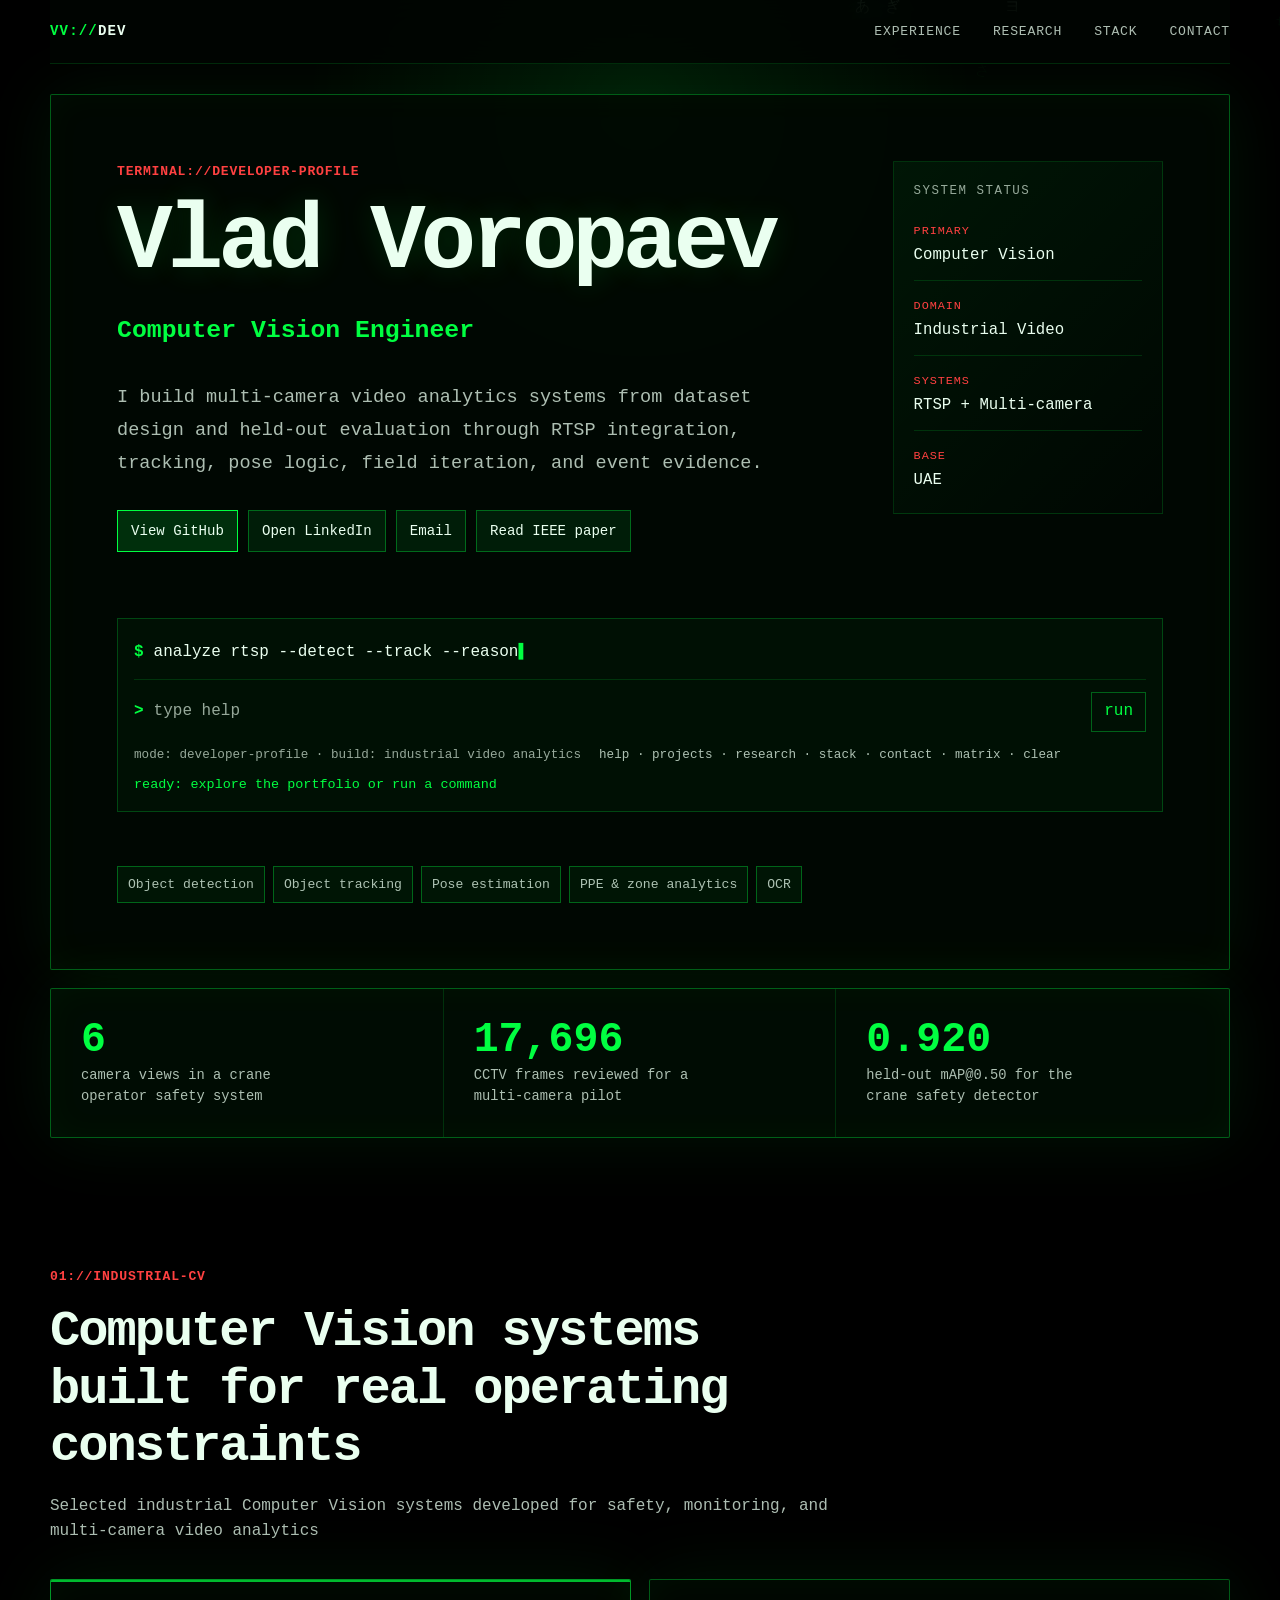
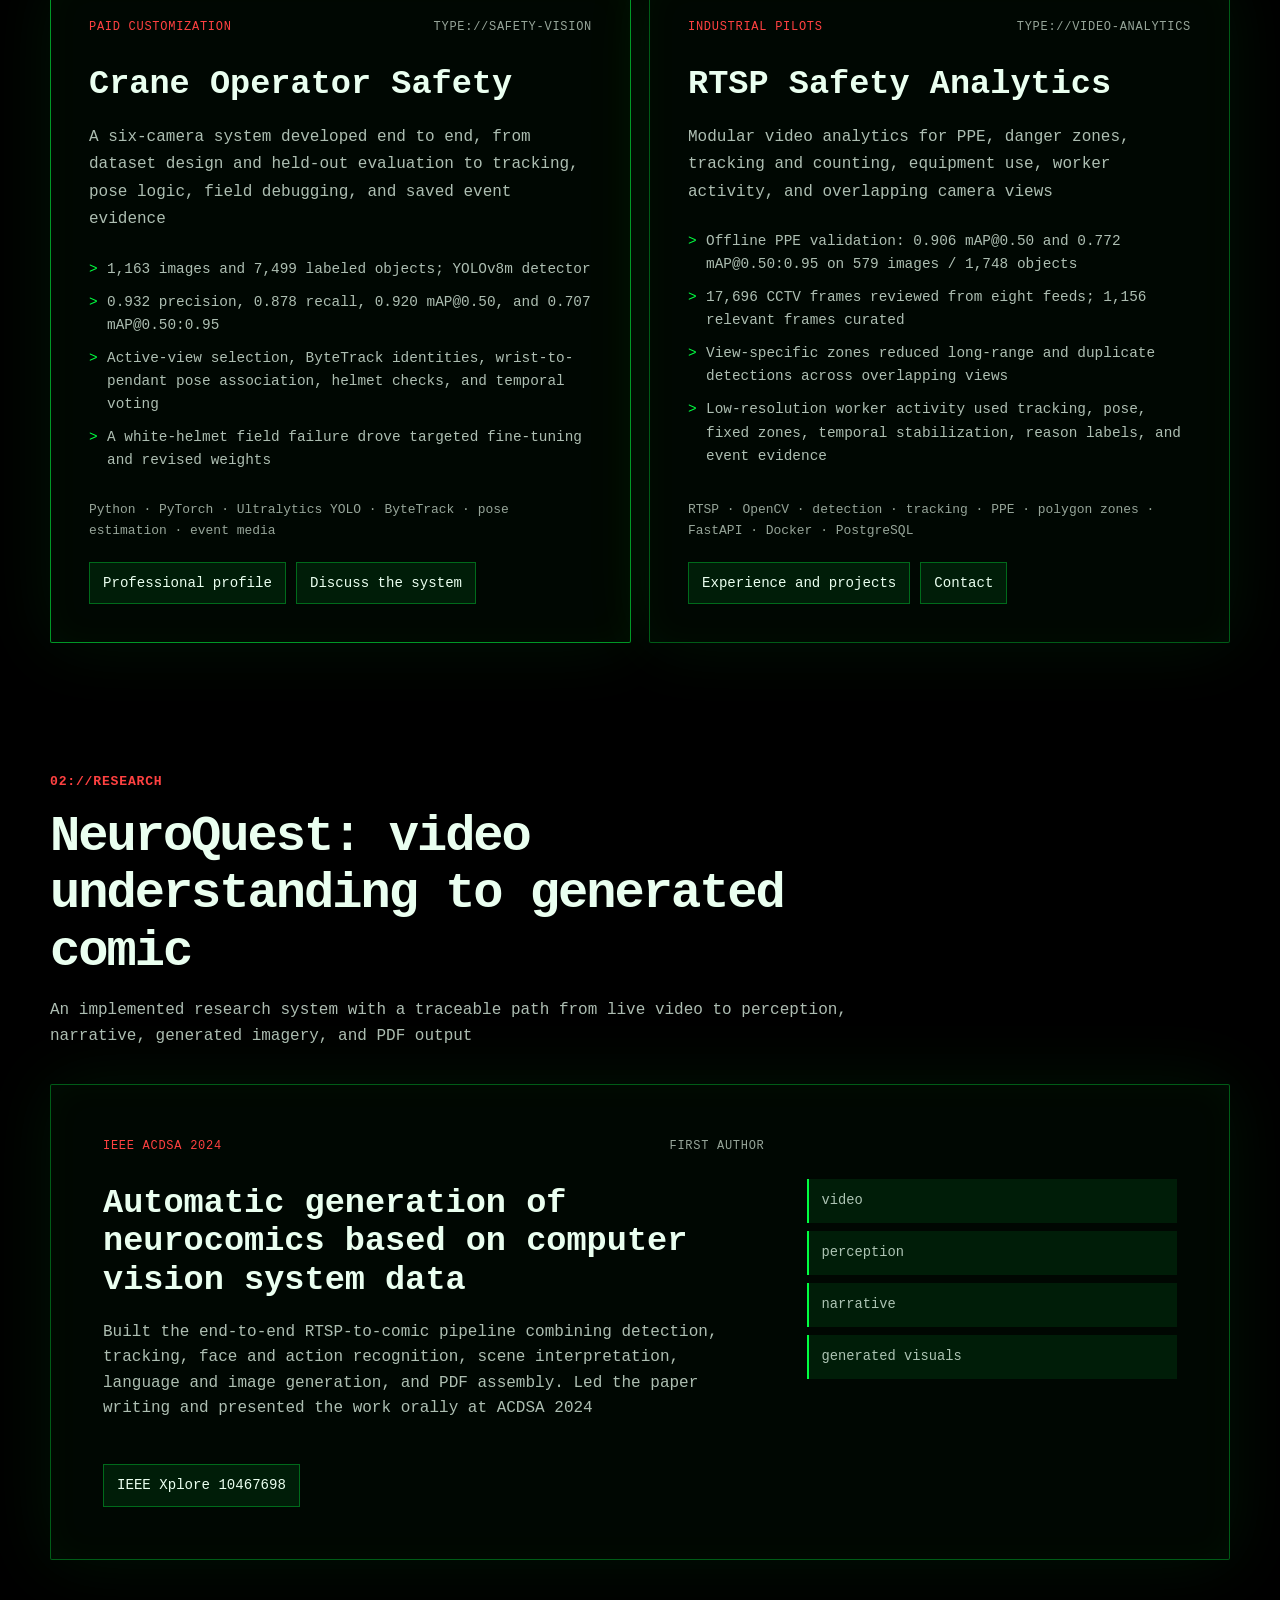
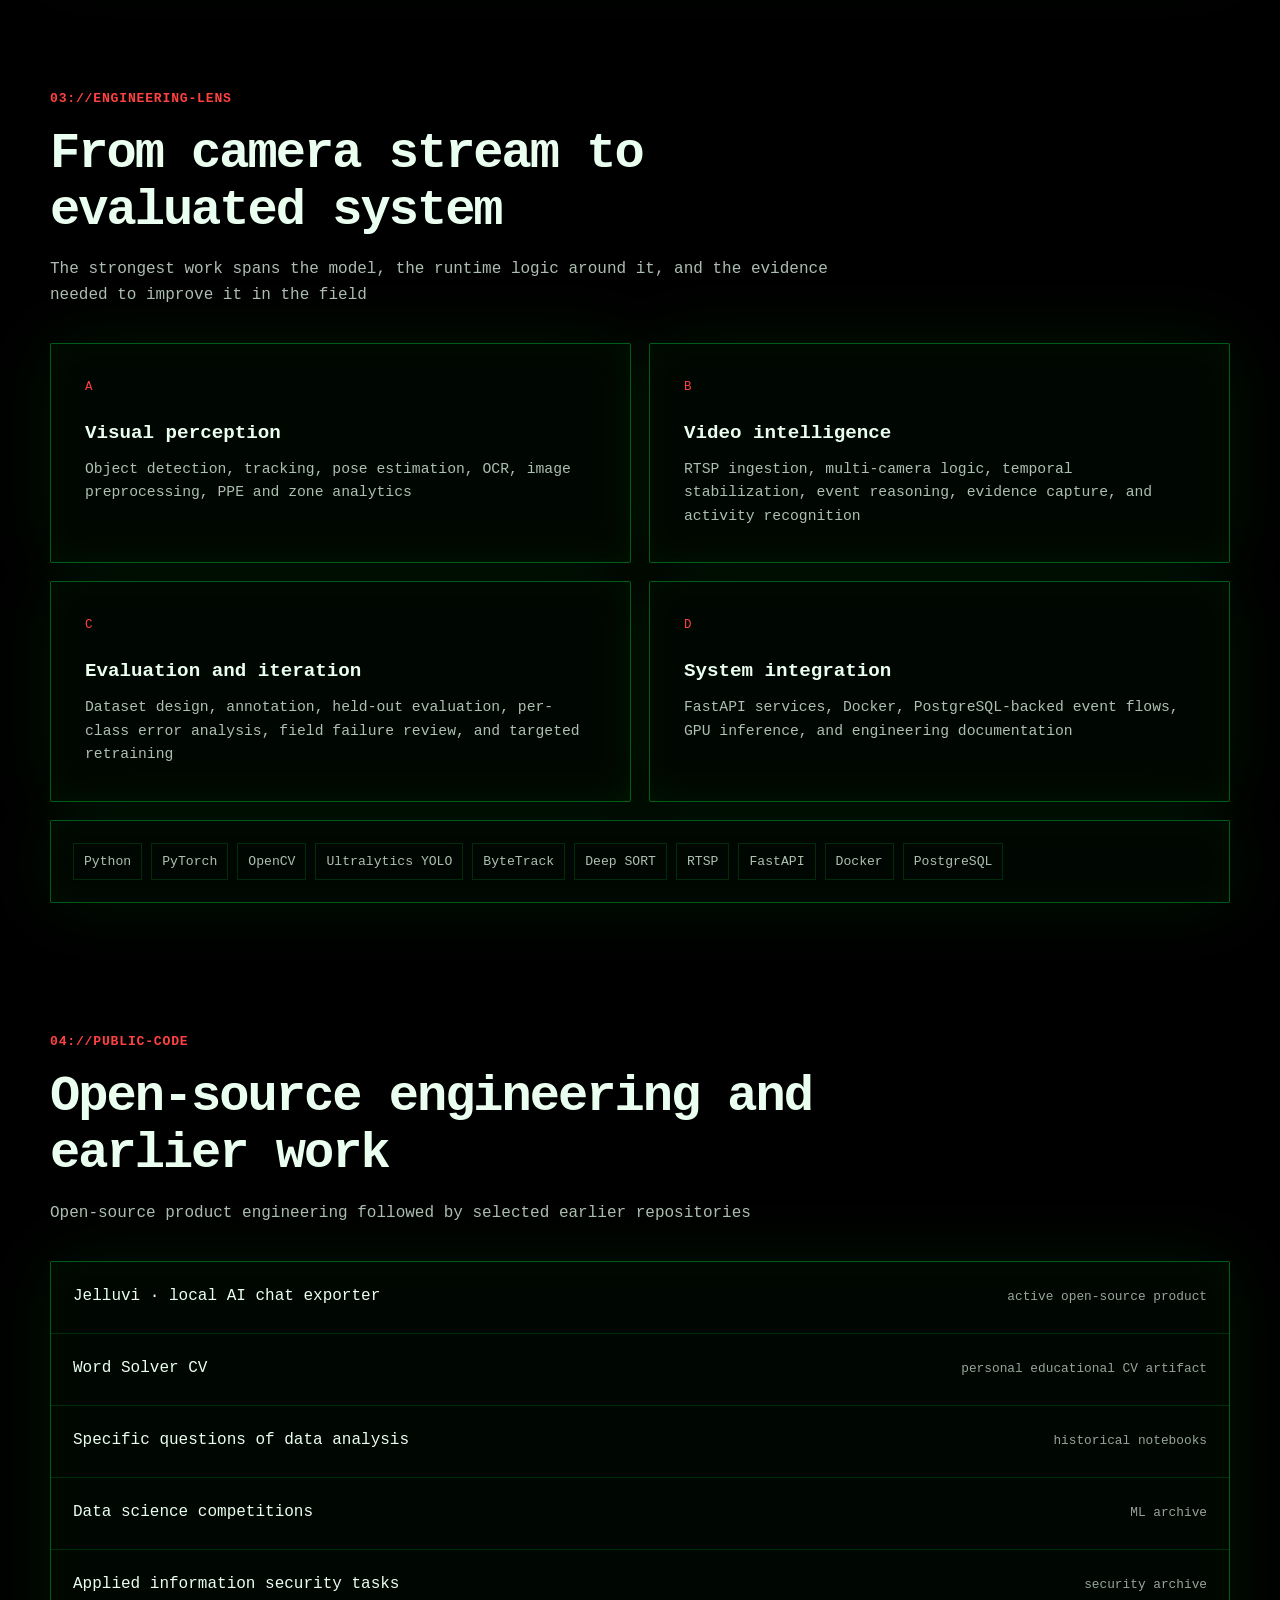
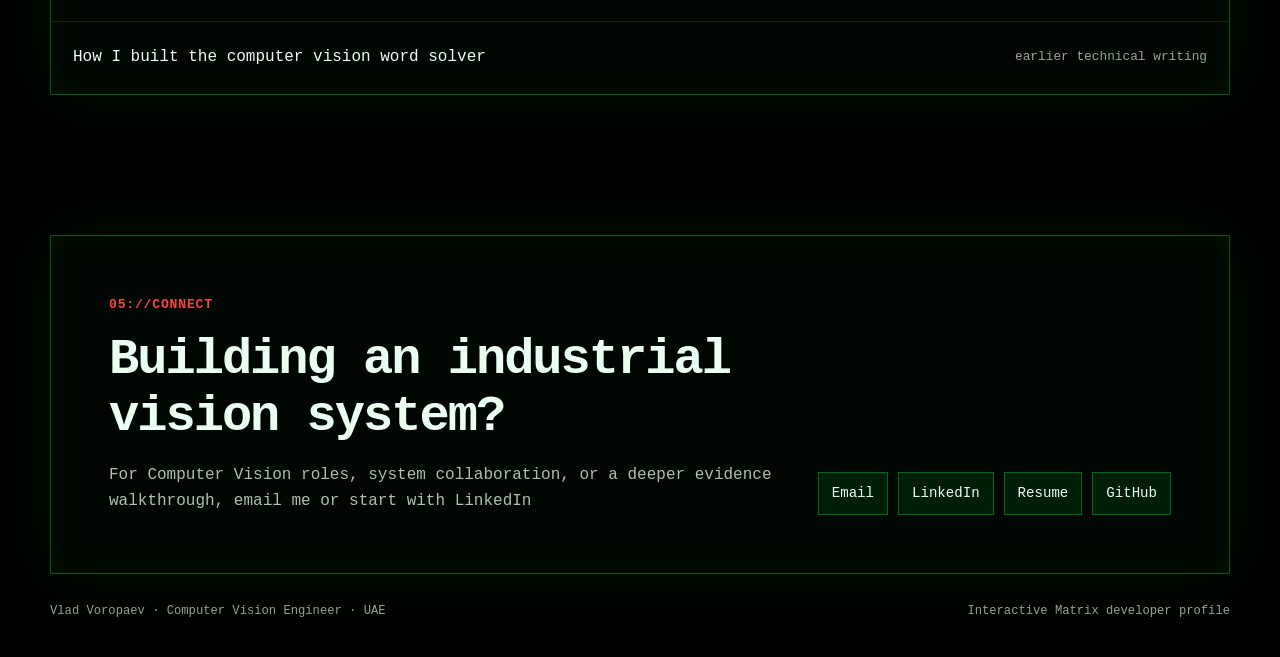
==== commit 4f2dd916: "feat(profile): lead with industrial computer vision Reframe the profile around real Computer Vision " ====
--- a/docs/index.html
+++ b/docs/index.html
@@ -6,15 +6,15 @@
   <meta name="theme-color" content="#000000" />
   <meta
     name="description"
-    content="Developer portfolio of Vlad Voropaev, Applied AI Engineer and Product Builder working across computer vision, multimodal AI, LLM agents, automation, and local-first products."
+    content="Computer Vision Engineer portfolio of Vlad Voropaev: industrial video analytics, object detection, tracking, pose, PPE and zone analytics, OCR, and applied AI systems."
   />
   <meta name="author" content="Vlad Voropaev" />
   <meta name="robots" content="index, follow, max-image-preview:large" />
   <meta property="og:type" content="profile" />
-  <meta property="og:title" content="Vlad Voropaev — Applied AI Engineer & Product Builder" />
+  <meta property="og:title" content="Vlad Voropaev — Computer Vision Engineer" />
   <meta
     property="og:description"
-    content="Computer vision, multimodal AI, LLM agents, automation, and evidence-backed product engineering."
+    content="Industrial video analytics, multi-camera systems, detection, tracking, pose, PPE and zone analytics, OCR, and measured engineering outcomes."
   />
   <meta property="og:url" content="https://voropaevv.github.io/voropaevv/" />
   <meta
@@ -23,16 +23,16 @@
   />
   <meta property="og:image:alt" content="Matrix-style terminal profile for Vlad Voropaev" />
   <meta name="twitter:card" content="summary_large_image" />
-  <meta name="twitter:title" content="Vlad Voropaev — Applied AI Engineer & Product Builder" />
+  <meta name="twitter:title" content="Vlad Voropaev — Computer Vision Engineer" />
   <meta
     name="twitter:description"
-    content="Computer vision, multimodal AI, LLM agents, automation, and evidence-backed product engineering."
+    content="Industrial video analytics, multi-camera systems, detection, tracking, pose, PPE and zone analytics, OCR, and measured engineering outcomes."
   />
   <meta
     name="twitter:image"
     content="https://raw.githubusercontent.com/voropaevv/voropaevv/main/assets/matrix-preview.png"
   />
-  <title>Vlad Voropaev — Applied AI Engineer & Product Builder</title>
+  <title>Vlad Voropaev — Computer Vision Engineer</title>
   <link rel="canonical" href="https://voropaevv.github.io/voropaevv/" />
   <link rel="icon" href="data:," />
   <link rel="stylesheet" href="css/style.css" />
@@ -42,7 +42,8 @@
       "@type": "Person",
       "@id": "https://voropaevv.github.io/voropaevv/#person",
       "name": "Vlad Voropaev",
-      "jobTitle": "Applied AI Engineer & Product Builder",
+      "jobTitle": "Computer Vision Engineer",
+      "email": "mailto:thevladvoropaev@gmail.com",
       "url": "https://voropaevv.github.io/voropaevv/",
       "image": "https://avatars.githubusercontent.com/u/43608848?v=4",
       "sameAs": [
@@ -50,12 +51,14 @@
         "https://www.linkedin.com/in/thevladvoropaev/"
       ],
       "knowsAbout": [
-        "Computer Vision",
-        "Multimodal AI",
-        "LLM agents",
-        "Automation",
-        "Local-first software",
-        "Product engineering"
+        "Industrial video analytics",
+        "Object detection",
+        "Object tracking",
+        "Multi-camera computer vision",
+        "Pose estimation",
+        "PPE and zone analytics",
+        "OCR",
+        "Image preprocessing"
       ],
       "homeLocation": {
         "@type": "Country",
@@ -88,7 +91,7 @@
         <span aria-hidden="true">VV://</span>DEV
       </a>
       <nav class="site-nav" aria-label="Portfolio sections">
-        <a href="#work">Work</a>
+        <a href="#work">Experience</a>
         <a href="#research">Research</a>
         <a href="#stack">Stack</a>
         <a href="#contact">Contact</a>
@@ -100,14 +103,15 @@
         <div class="hero-copy">
           <p class="eyebrow" data-config="eyebrow">terminal://developer-profile</p>
           <h1 id="hero-title" data-config="title">Vlad Voropaev</h1>
-          <p class="role" data-config="role">Applied AI Engineer &amp; Product Builder</p>
+          <p class="role" data-config="role">Computer Vision Engineer</p>
           <p class="lead" data-config="lead">
-            I turn research, messy workflows, and model capabilities into working products—from computer vision pipelines to local-first AI tools.
+            I build multi-camera video analytics systems from dataset design and held-out evaluation through RTSP integration, tracking, pose logic, field iteration, and event evidence.
           </p>
 
           <div class="hero-links" aria-label="Primary profile links" id="links">
             <a href="https://github.com/voropaevv">View GitHub</a>
             <a href="https://www.linkedin.com/in/thevladvoropaev/">Open LinkedIn</a>
+            <a href="mailto:thevladvoropaev@gmail.com">Email</a>
             <a href="https://doi.org/10.1109/ACDSA59508.2024.10467698">Read IEEE paper</a>
           </div>
         </div>
@@ -117,15 +121,15 @@
           <dl>
             <div>
               <dt>PRIMARY</dt>
-              <dd>Applied AI</dd>
+              <dd>Computer Vision</dd>
             </div>
             <div>
-              <dt>DEPTH</dt>
-              <dd>Computer Vision</dd>
+              <dt>DOMAIN</dt>
+              <dd>Industrial Video</dd>
             </div>
             <div>
-              <dt>EXPANDING</dt>
-              <dd>Multimodal + Agents</dd>
+              <dt>SYSTEMS</dt>
+              <dd>RTSP + Multi-camera</dd>
             </div>
             <div>
               <dt>BASE</dt>
@@ -138,7 +142,7 @@
           <div class="terminal" aria-label="Animated terminal prompt">
             <span class="terminal-prefix">$</span>
             <span class="terminal-command-line">
-              <span id="typed-command">build useful-ai --from research --to product</span><span class="terminal-cursor" aria-hidden="true">▌</span>
+              <span id="typed-command">analyze rtsp --detect --track --reason</span><span class="terminal-cursor" aria-hidden="true">▌</span>
             </span>
           </div>
 
@@ -151,13 +155,13 @@
               type="text"
               autocomplete="off"
               spellcheck="false"
-              placeholder="type help and press enter"
+              placeholder="type help"
             />
             <button type="submit">run</button>
           </form>
 
           <div class="terminal-meta">
-            <span id="status-line">mode: developer-profile · build: useful AI products</span>
+            <span id="status-line">mode: developer-profile · build: industrial video analytics</span>
             <span class="command-hint">help · projects · research · stack · contact · matrix · clear</span>
           </div>
           <p class="terminal-output" id="terminal-output" aria-live="polite">
@@ -166,77 +170,78 @@
         </div>
 
         <div class="chips" aria-label="Engineering focus" id="chips">
-          <span>Computer Vision</span>
-          <span>Multimodal AI</span>
-          <span>LLM agents</span>
-          <span>local-first products</span>
-          <span>automation</span>
+          <span>Object detection</span>
+          <span>Object tracking</span>
+          <span>Pose estimation</span>
+          <span>PPE &amp; zone analytics</span>
+          <span>OCR</span>
         </div>
       </section>
 
       <section class="evidence-strip panel" aria-label="Selected evidence">
         <div>
-          <strong>9</strong>
-          <span>local export formats in Jelluvi</span>
+          <strong>6</strong>
+          <span>camera views in a crane operator safety system</span>
         </div>
         <div>
-          <strong>123,509</strong>
-          <span>words in the preserved CV solver dictionary</span>
+          <strong>17,696</strong>
+          <span>CCTV frames reviewed for a multi-camera pilot</span>
         </div>
         <div>
-          <strong>1</strong>
-          <span>first-author IEEE conference paper</span>
+          <strong>0.920</strong>
+          <span>held-out mAP@0.50 for the crane safety detector</span>
         </div>
       </section>
 
       <section class="section-block" id="work" aria-labelledby="work-title">
         <div class="section-heading">
-          <p class="eyebrow">01://SELECTED-WORK</p>
-          <h2 id="work-title">Systems that move from idea to working artifact</h2>
-          <p>Current open-source product work and an evidence-rich computer vision case study</p>
+          <p class="eyebrow">01://INDUSTRIAL-CV</p>
+          <h2 id="work-title">Computer Vision systems built for real operating constraints</h2>
+          <p>Selected industrial Computer Vision systems developed for safety, monitoring, and multi-camera video analytics</p>
         </div>
 
         <div class="project-grid">
           <article class="project-card panel project-card--primary">
             <div class="card-kicker">
-              <span>ACTIVE DEVELOPMENT</span>
-              <span>TYPE://PRODUCT</span>
-            </div>
-            <h3>Jelluvi</h3>
+              <span>PAID CUSTOMIZATION</span>
+              <span>TYPE://SAFETY-VISION</span>
+            </div>
+            <h3>Crane Operator Safety</h3>
             <p class="project-summary">
-              A local-first browser extension that exports the AI conversation already open in your browser to portable files
+              A six-camera system developed end to end, from dataset design and held-out evaluation to tracking, pose logic, field debugging, and saved event evidence
             </p>
             <ul class="fact-list">
-              <li>Markdown, TXT, JSON, CSV, HTML, PDF, DOCX, PNG, and ZIP</li>
-              <li>No telemetry, account, remote rendering, or export server</li>
-              <li>ChatGPT stable; additional provider adapters documented by support level</li>
+              <li>1,163 images and 7,499 labeled objects; YOLOv8m detector</li>
+              <li>0.932 precision, 0.878 recall, 0.920 mAP@0.50, and 0.707 mAP@0.50:0.95</li>
+              <li>Active-view selection, ByteTrack identities, wrist-to-pendant pose association, helmet checks, and temporal voting</li>
+              <li>A white-helmet field failure drove targeted fine-tuning and revised weights</li>
             </ul>
-            <p class="tech-line">TypeScript · Manifest V3 · local rendering · Playwright</p>
+            <p class="tech-line">Python · PyTorch · Ultralytics YOLO · ByteTrack · pose estimation · event media</p>
             <div class="card-links">
-              <a href="https://github.com/voropaevv/local-ai-chat-exporter">Repository</a>
-              <a href="https://github.com/voropaevv/local-ai-chat-exporter#readme">Technical overview</a>
+              <a href="https://www.linkedin.com/in/thevladvoropaev/">Professional profile</a>
+              <a href="mailto:thevladvoropaev@gmail.com">Discuss the system</a>
             </div>
           </article>
 
           <article class="project-card panel">
             <div class="card-kicker">
-              <span>PORTFOLIO SYSTEM</span>
-              <span>TYPE://COMPUTER-VISION</span>
-            </div>
-            <h3>Word Solver CV</h3>
+              <span>INDUSTRIAL PILOTS</span>
+              <span>TYPE://VIDEO-ANALYTICS</span>
+            </div>
+            <h3>RTSP Safety Analytics</h3>
             <p class="project-summary">
-              An iPhone screenshot becomes 25 recognized letters, then ranked Russian word candidates through a tested end-to-end pipeline
+              Modular video analytics for PPE, danger zones, tracking and counting, equipment use, worker activity, and overlapping camera views
             </p>
             <ul class="fact-list">
-              <li>5×5 board with 25 segmented cells</li>
-              <li>123,509-word dictionary with prefix-pruned recursive search</li>
-              <li>14-second end-to-end run documented in the original environment</li>
+              <li>Offline PPE validation: 0.906 mAP@0.50 and 0.772 mAP@0.50:0.95 on 579 images / 1,748 objects</li>
+              <li>17,696 CCTV frames reviewed from eight feeds; 1,156 relevant frames curated</li>
+              <li>View-specific zones reduced long-range and duplicate detections across overlapping views</li>
+              <li>Low-resolution worker activity used tracking, pose, fixed zones, temporal stabilization, reason labels, and event evidence</li>
             </ul>
-            <p class="tech-line">Python · OpenCV · Tesseract OCR · TCP · Docker · iOS Shortcuts</p>
+            <p class="tech-line">RTSP · OpenCV · detection · tracking · PPE · polygon zones · FastAPI · Docker · PostgreSQL</p>
             <div class="card-links">
-              <a href="https://github.com/voropaevv/words_solver_cv">Repository</a>
-              <a href="https://www.youtube.com/watch?v=ReM6NpKgfoY">25-second demo</a>
-              <a href="https://habr.com/ru/articles/576820/">Technical article</a>
+              <a href="https://www.linkedin.com/in/thevladvoropaev/">Experience and projects</a>
+              <a href="mailto:thevladvoropaev@gmail.com">Contact</a>
             </div>
           </article>
         </div>
@@ -245,7 +250,8 @@
       <section class="section-block" id="research" aria-labelledby="research-title">
         <div class="section-heading">
           <p class="eyebrow">02://RESEARCH</p>
-          <h2 id="research-title">Computer vision as an input to generative systems</h2>
+          <h2 id="research-title">NeuroQuest: video understanding to generated comic</h2>
+          <p>An implemented research system with a traceable path from live video to perception, narrative, generated imagery, and PDF output</p>
         </div>
 
         <article class="research-card panel">
@@ -253,7 +259,7 @@
             <p class="card-kicker"><span>IEEE ACDSA 2024</span><span>FIRST AUTHOR</span></p>
             <h3>Automatic generation of neurocomics based on computer vision system data</h3>
             <p>
-              A real-time pipeline that turns human detection and tracking, face recognition, and action detection into a fantasy narrative and generated comic imagery
+              Built the end-to-end RTSP-to-comic pipeline combining detection, tracking, face and action recognition, scene interpretation, language and image generation, and PDF assembly. Led the paper writing and presented the work orally at ACDSA 2024
             </p>
           </div>
           <div class="research-flow" aria-label="Research pipeline">
@@ -262,8 +268,8 @@
             <span>narrative</span>
             <span>generated visuals</span>
           </div>
-          <a class="text-link" href="https://doi.org/10.1109/ACDSA59508.2024.10467698">
-            DOI 10.1109/ACDSA59508.2024.10467698
+          <a class="text-link" href="https://ieeexplore.ieee.org/document/10467698">
+            IEEE Xplore 10467698
           </a>
         </article>
       </section>
@@ -271,54 +277,65 @@
       <section class="section-block" id="stack" aria-labelledby="stack-title">
         <div class="section-heading">
           <p class="eyebrow">03://ENGINEERING-LENS</p>
-          <h2 id="stack-title">I work across the whole path from signal to product</h2>
+          <h2 id="stack-title">From camera stream to evaluated system</h2>
+          <p>The strongest work spans the model, the runtime logic around it, and the evidence needed to improve it in the field</p>
         </div>
 
         <div class="capability-grid">
           <article class="capability-card panel">
             <p class="capability-index">A</p>
-            <h3>Perception</h3>
-            <p>Detection, tracking, OCR, segmentation, image preprocessing, and activity recognition</p>
+            <h3>Visual perception</h3>
+            <p>Object detection, tracking, pose estimation, OCR, image preprocessing, PPE and zone analytics</p>
           </article>
           <article class="capability-card panel">
             <p class="capability-index">B</p>
-            <h3>Multimodal systems</h3>
-            <p>Connecting visual signals, structured context, language models, and generated media</p>
+            <h3>Video intelligence</h3>
+            <p>RTSP ingestion, multi-camera logic, temporal stabilization, event reasoning, evidence capture, and activity recognition</p>
           </article>
           <article class="capability-card panel">
             <p class="capability-index">C</p>
-            <h3>Agent-directed engineering</h3>
-            <p>Using LLM agents for research and implementation while keeping tests, receipts, and verification explicit</p>
+            <h3>Evaluation and iteration</h3>
+            <p>Dataset design, annotation, held-out evaluation, per-class error analysis, field failure review, and targeted retraining</p>
           </article>
           <article class="capability-card panel">
             <p class="capability-index">D</p>
-            <h3>Product systems</h3>
-            <p>Browser extensions, local-first workflows, reproducible tooling, and privacy-conscious architecture</p>
+            <h3>System integration</h3>
+            <p>FastAPI services, Docker, PostgreSQL-backed event flows, GPU inference, and engineering documentation</p>
           </article>
         </div>
 
         <div class="stack-line panel" aria-label="Core technology stack">
           <span>Python</span>
-          <span>TypeScript</span>
+          <span>PyTorch</span>
           <span>OpenCV</span>
-          <span>Tesseract</span>
+          <span>Ultralytics YOLO</span>
+          <span>ByteTrack</span>
+          <span>Deep SORT</span>
+          <span>RTSP</span>
+          <span>FastAPI</span>
           <span>Docker</span>
-          <span>Browser Extensions</span>
-          <span>Playwright</span>
-          <span>LLM APIs</span>
+          <span>PostgreSQL</span>
         </div>
       </section>
 
       <section class="section-block" aria-labelledby="archive-title">
         <div class="section-heading">
-          <p class="eyebrow">04://PUBLIC-ARCHIVE</p>
-          <h2 id="archive-title">Breadth through concrete work</h2>
-          <p>Historical public repositories and writing—not all of them are actively maintained products</p>
+          <p class="eyebrow">04://PUBLIC-CODE</p>
+          <h2 id="archive-title">Open-source engineering and earlier work</h2>
+          <p>Open-source product engineering followed by selected earlier repositories</p>
         </div>
         <div class="archive-list panel">
+          <a href="https://github.com/voropaevv/local-ai-chat-exporter">
+            <span>Jelluvi · local AI chat exporter</span>
+            <span>active open-source product</span>
+          </a>
+          <a href="https://github.com/voropaevv/words_solver_cv">
+            <span>Word Solver CV</span>
+            <span>personal educational CV artifact</span>
+          </a>
           <a href="https://github.com/voropaevv/specific_questions_of_DA">
             <span>Specific questions of data analysis</span>
-            <span>notebooks</span>
+            <span>historical notebooks</span>
           </a>
           <a href="https://github.com/voropaevv/ds_competitions">
             <span>Data science competitions</span>
@@ -330,7 +347,7 @@
           </a>
           <a href="https://habr.com/ru/articles/576820/">
             <span>How I built the computer vision word solver</span>
-            <span>technical writing</span>
+            <span>earlier technical writing</span>
           </a>
         </div>
       </section>
@@ -338,19 +355,20 @@
       <section class="contact panel" id="contact" aria-labelledby="contact-title">
         <div>
           <p class="eyebrow">05://CONNECT</p>
-          <h2 id="contact-title">Build something useful, then make the evidence easy to inspect</h2>
-          <p>For the current professional picture, start with LinkedIn. For code and implementation details, stay on GitHub</p>
+          <h2 id="contact-title">Building an industrial vision system?</h2>
+          <p>For Computer Vision roles, system collaboration, or a deeper evidence walkthrough, email me or start with LinkedIn</p>
         </div>
         <div class="contact-links">
+          <a href="mailto:thevladvoropaev@gmail.com">Email</a>
+          <a href="https://www.linkedin.com/in/thevladvoropaev/">LinkedIn</a>
+          <a href="Vlad_Voropaev_Computer_Vision_Engineer_Resume.pdf">Resume</a>
           <a href="https://github.com/voropaevv">GitHub</a>
-          <a href="https://www.linkedin.com/in/thevladvoropaev/">LinkedIn</a>
-          <a href="https://doi.org/10.1109/ACDSA59508.2024.10467698">IEEE paper</a>
         </div>
       </section>
     </main>
 
     <footer class="site-footer">
-      <p>Vlad Voropaev · Applied AI Engineer &amp; Product Builder · UAE</p>
+      <p>Vlad Voropaev · Computer Vision Engineer · UAE</p>
       <p>Interactive Matrix developer profile</p>
     </footer>
   </div>
--- a/docs/css/style.css
+++ b/docs/css/style.css
@@ -12,7 +12,7 @@
   --red-soft: rgba(255, 65, 65, 0.13);
   --text: #eafff0;
   --muted: rgba(234, 255, 240, 0.74);
-  --dim: rgba(234, 255, 240, 0.48);
+  --dim: rgba(234, 255, 240, 0.64);
   --page-width: 1180px;
   --radius: 2px;
 }
@@ -151,17 +151,22 @@
 
 .site-nav a {
   color: var(--muted);
-  font-size: 0.78rem;
+  font-size: 0.82rem;
   letter-spacing: 0.06em;
   text-decoration: none;
   text-transform: uppercase;
 }
 
 .site-nav a:hover,
+.site-nav a:focus-visible {
+  color: var(--green);
+}
+
 .site-nav a:focus-visible,
 .brand:focus-visible {
-  color: var(--green);
-  outline: none;
+  border-radius: 2px;
+  outline: 2px solid var(--green);
+  outline-offset: 4px;
 }
 
 .panel {
@@ -188,7 +193,7 @@
 .eyebrow {
   margin: 0 0 16px;
   color: var(--red);
-  font-size: 0.76rem;
+  font-size: 0.82rem;
   font-weight: 800;
   letter-spacing: 0.06em;
   text-transform: uppercase;
@@ -248,7 +253,7 @@
   border: 1px solid var(--green-line);
   background: var(--green-soft);
   color: var(--text);
-  font-size: 0.82rem;
+  font-size: 0.88rem;
   text-decoration: none;
 }
 
@@ -268,7 +273,8 @@
   border-color: var(--red);
   background: var(--red-soft);
   color: var(--text);
-  outline: none;
+  outline: 2px solid var(--red);
+  outline-offset: 2px;
 }
 
 .system-card {
@@ -281,7 +287,7 @@
 .system-label {
   margin: 0 0 20px;
   color: var(--dim);
-  font-size: 0.7rem;
+  font-size: 0.78rem;
   letter-spacing: 0.12em;
 }
 
@@ -305,14 +311,14 @@
 
 .system-card dt {
   color: var(--red);
-  font-size: 0.65rem;
+  font-size: 0.74rem;
   letter-spacing: 0.08em;
 }
 
 .system-card dd {
   margin: 0;
   color: var(--text);
-  font-size: 0.9rem;
+  font-size: 0.98rem;
 }
 
 .terminal-shell {
@@ -405,7 +411,8 @@
 .terminal-form button:focus-visible {
   border-color: var(--red);
   color: var(--text);
-  outline: none;
+  outline: 2px solid var(--red);
+  outline-offset: 2px;
 }
 
 .terminal-meta {
@@ -414,7 +421,7 @@
   gap: 8px 18px;
   margin-top: 12px;
   color: var(--dim);
-  font-size: 0.72rem;
+  font-size: 0.79rem;
   line-height: 1.5;
 }
 
@@ -426,7 +433,7 @@
   min-height: 1.5em;
   margin: 9px 0 0;
   color: var(--green);
-  font-size: 0.76rem;
+  font-size: 0.84rem;
 }
 
 .chips {
@@ -442,7 +449,7 @@
   border: 1px solid var(--green-line);
   background: rgba(0, 255, 65, 0.055);
   color: var(--muted);
-  font-size: 0.76rem;
+  font-size: 0.82rem;
 }
 
 .evidence-strip {
@@ -472,7 +479,7 @@
 .evidence-strip span {
   max-width: 250px;
   color: var(--muted);
-  font-size: 0.78rem;
+  font-size: 0.86rem;
   line-height: 1.5;
 }
 
@@ -540,7 +547,7 @@
   gap: 8px 18px;
   margin: 0 0 28px;
   color: var(--dim);
-  font-size: 0.67rem;
+  font-size: 0.75rem;
   letter-spacing: 0.06em;
 }
 
@@ -559,7 +566,7 @@
 .project-summary {
   margin: 20px 0 0;
   color: var(--muted);
-  font-size: 0.95rem;
+  font-size: 1rem;
   line-height: 1.72;
 }
 
@@ -569,7 +576,7 @@
   margin: 24px 0 0;
   padding: 0;
   color: var(--muted);
-  font-size: 0.82rem;
+  font-size: 0.9rem;
   list-style: none;
 }
 
@@ -589,7 +596,7 @@
   margin: auto 0 0;
   padding-top: 28px;
   color: var(--dim);
-  font-size: 0.74rem;
+  font-size: 0.81rem;
   line-height: 1.6;
 }
 
@@ -620,7 +627,7 @@
   border-left: 2px solid var(--green);
   background: var(--green-soft);
   color: var(--muted);
-  font-size: 0.78rem;
+  font-size: 0.86rem;
 }
 
 .text-link {
@@ -642,7 +649,7 @@
 .capability-index {
   margin: 0 0 24px;
   color: var(--red);
-  font-size: 0.7rem;
+  font-size: 0.78rem;
 }
 
 .capability-card h3 {
@@ -652,7 +659,7 @@
 .capability-card p:last-child {
   margin: 14px 0 0;
   color: var(--muted);
-  font-size: 0.86rem;
+  font-size: 0.92rem;
 }
 
 .stack-line {
@@ -667,7 +674,7 @@
   padding: 7px 10px;
   border: 1px solid var(--green-faint);
   color: var(--muted);
-  font-size: 0.76rem;
+  font-size: 0.82rem;
 }
 
 .archive-list {
@@ -692,14 +699,15 @@
 
 .archive-list a span:last-child {
   color: var(--dim);
-  font-size: 0.72rem;
+  font-size: 0.8rem;
   text-align: right;
 }
 
 .archive-list a:hover,
 .archive-list a:focus-visible {
   background: var(--green-soft);
-  outline: none;
+  outline: 2px solid var(--green);
+  outline-offset: -2px;
 }
 
 .archive-list a:hover span:first-child,
@@ -733,7 +741,7 @@
   gap: 24px;
   padding: 28px 0 0;
   color: var(--dim);
-  font-size: 0.68rem;
+  font-size: 0.76rem;
 }
 
 .site-footer p {
@@ -774,20 +782,21 @@
   }
 
   .site-header {
+    flex-wrap: wrap;
+    gap: 8px;
     min-height: 58px;
     margin-bottom: 12px;
+    padding: 10px 0 12px;
   }
 
   .site-nav {
-    gap: 12px;
+    flex: 1 0 100%;
+    justify-content: space-between;
+    gap: 8px;
   }
 
   .site-nav a {
-    font-size: 0.67rem;
-  }
-
-  .site-nav a:nth-child(3) {
-    display: none;
+    font-size: 0.72rem;
   }
 
   .hero {
@@ -870,10 +879,6 @@
 }
 
 @media (max-width: 430px) {
-  .site-nav a:nth-child(2) {
-    display: none;
-  }
-
   .evidence-strip div {
     grid-template-columns: 1fr;
   }
